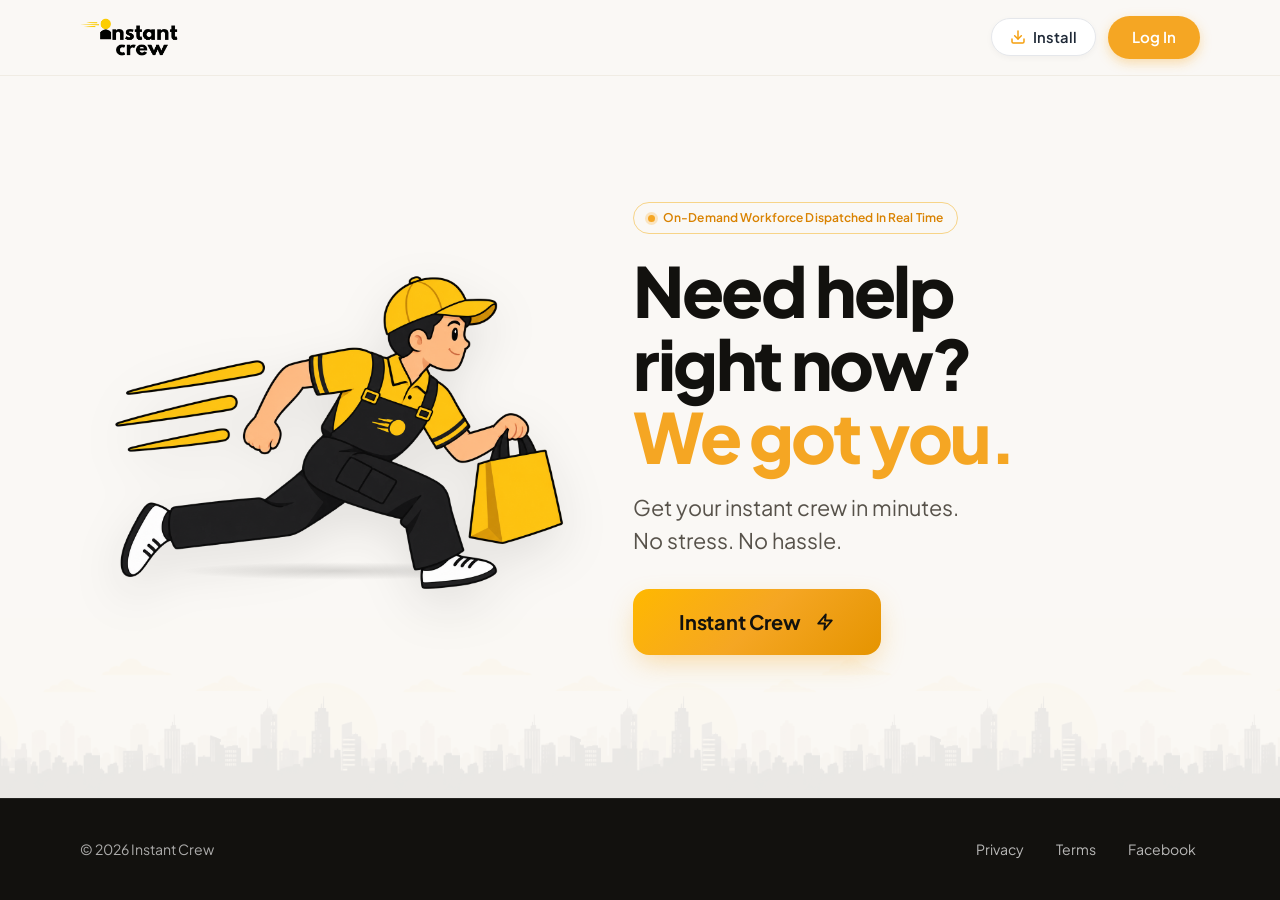
==== index.html @ 74d030cf "Replaced the app icon and added a image for android homescreen" ====
<!doctype html>
<html lang="en">

<head>
    <meta charset="UTF-8" />
    <meta name="viewport" content="width=device-width, initial-scale=1" />
    <title>Instant Crew</title>
    <meta name="description"
        content="Need staff for an urgent shift or looking to work flexible shifts? Instant Crew matches verified kitchen, delivery, and event staff with businesses in minutes." />
    <link rel="preconnect" href="https://fonts.googleapis.com">
    <link rel="preconnect" href="https://fonts.gstatic.com" crossorigin>
    <link href="https://fonts.googleapis.com/css2?family=Plus+Jakarta+Sans:wght@400;500;600;700;800&display=swap"
        rel="stylesheet">
    <link rel="stylesheet" href="css/styles.css?v=20261028-yellow-icons">
    <link rel="stylesheet" href="css/pwa-install.css?v=20261028-borderless-icons">
    <link rel="icon" type="image/png" sizes="192x192" href="images/icon-192.png">
    <link rel="icon" type="image/png" sizes="512x512" href="images/icon-512.png">
    <link rel="apple-touch-icon" sizes="180x180" href="images/apple-touch-icon.png">
    <link rel="manifest" href="manifest.json">
    <meta name="theme-color" content="#F5A623">
    <meta name="mobile-web-app-capable" content="yes">
    <meta name="apple-mobile-web-app-capable" content="yes">
    <meta name="apple-mobile-web-app-status-bar-style" content="default">
    <meta name="apple-mobile-web-app-title" content="Instant Crew">

    <script>
        (function () {
            try {
                // If user is already logged in, route to their active portal
                const workerSession = JSON.parse(sessionStorage.getItem('ic_worker_session') || 'null');
                const employerSession = JSON.parse(sessionStorage.getItem('ic_employer_session') || 'null');
                if (workerSession && workerSession.expiresAt > Date.now()) {
                    window.location.replace('applicant.html');
                } else if (employerSession && employerSession.expiresAt > Date.now()) {
                    window.location.replace('employer.html');
                } else {
                    sessionStorage.removeItem('ic_worker_session');
                    sessionStorage.removeItem('ic_employer_session');
                    checkServerSession();
                }
            } catch (e) { }

            // A new tab (e.g. Privacy/Terms opened from a portal footer) starts with
            // empty sessionStorage, so ask the server cookie before showing the
            // landing page to someone who is still logged in.
            function checkServerSession() {
                var PORTALS = { employer: 'employer.html', admin: 'admin.html', applicant: 'applicant.html' };
                var root = document.documentElement;
                root.style.visibility = 'hidden';
                function reveal() { root.style.visibility = ''; }
                var fallback = setTimeout(reveal, 1500);
                fetch('/api/auth/me', { credentials: 'same-origin' })
                    .then(function (res) { return res.ok ? res.json() : null; })
                    .then(function (data) {
                        var role = data && data.user && data.user.role;
                        if (PORTALS[role]) {
                            window.location.replace(PORTALS[role]);
                            return;
                        }
                        clearTimeout(fallback);
                        reveal();
                    })
                    .catch(function () { clearTimeout(fallback); reveal(); });
            }
        })();
    </script>
</head>

<body>

    <!-- ── Top Header: Logo on the left & Log In on the right ── -->
    <header class="site-header">
        <div class="wrap nav-container">
            <a href="index.html" class="brand-logo" aria-label="Instant Crew Home">
                <img src="images/logo.png" alt="Instant Crew" class="brand-logo-img">
            </a>

            <div class="nav-actions">
                <button type="button" class="nav-install-btn" id="headerInstallBtn"
                    aria-label="Install Instant Crew App" title="Add Instant Crew to Home Screen">
                    <svg class="install-btn-icon" width="16" height="16" viewBox="0 0 24 24" fill="none"
                        stroke="currentColor" stroke-width="2.2" stroke-linecap="round" stroke-linejoin="round"
                        aria-hidden="true">
                        <path d="M21 15v4a2 2 0 0 1-2 2H5a2 2 0 0 1-2-2v-4"></path>
                        <polyline points="7 10 12 15 17 10"></polyline>
                        <line x1="12" y1="15" x2="12" y2="3"></line>
                    </svg>
                    <span class="install-btn-text">Install</span>
                </button>
                <a href="#" class="nav-login-btn" id="headerLoginBtn">Log In</a>
            </div>
        </div>
    </header>

    <main>
        <!-- ── Hero Section (Matches Reference Mockup) ── -->
        <section class="hero-section">
            <div class="wrap hero-grid">
                <!-- Left Column: Courier Runner Illustration with Speed Lines -->
                <div class="hero-visual">
                    <div class="hero-visual-wrapper">
                        <img src="images/instadelivery.png" alt="Instant Crew Courier on the move"
                            class="hero-courier-img">
                        <div class="hero-ground-shadow" aria-hidden="true"></div>
                    </div>
                </div>

                <!-- Right Column: Brand Headline, Tagline, & Single Instant Crew CTA -->
                <div class="hero-content">
                    <div class="hero-badge">
                        <span class="badge-dot" aria-hidden="true"></span>
                        On-Demand Workforce Dispatched In Real Time
                    </div>

                    <h1 class="hero-title">
                        Need help<br>
                        right now?<br>
                        <span class="title-amber">We got you.</span>
                    </h1>

                    <p class="hero-subtitle">
                        Get your instant crew in minutes.<br>
                        No stress. No hassle.
                    </p>

                    <!-- Single prominent "Instant Crew" CTA -->
                    <div class="hero-cta-wrapper">
                        <a href="login.html" class="btn-instant-crew" id="heroInstantCrewBtn">
                            <span>Instant Crew</span>
                            <span class="btn-icon" aria-hidden="true">
                                <svg width="18" height="18" viewBox="0 0 24 24" fill="none" stroke="currentColor"
                                    stroke-width="2.6" stroke-linecap="round" stroke-linejoin="round">
                                    <polygon points="13 2 3 14 12 14 11 22 21 10 12 10 13 2"></polygon>
                                </svg>
                            </span>
                        </a>
                    </div>
                </div>
            </div>
            <div class="hero-backdrop-skyline" aria-hidden="true"></div>
        </section>
    </main>

    <!-- ── Site Footer ── -->
    <footer class="site-footer">
        <div class="wrap">
            <span>© 2026 Instant Crew</span>
            <div class="footer-links">
                <a href="privacy.html" id="footerPrivacyLink">Privacy</a>
                <a href="terms.html" id="footerTermsLink">Terms</a>
                <a href="https://www.facebook.com/search/top?q=instant%20crew" target="_blank"
                    rel="noopener noreferrer">Facebook</a>
            </div>
        </div>
    </footer>

    <!-- ── Role Selection Modal (Triggered by "Instant Crew" or "Log In") ── -->
    <div class="role-modal-overlay" id="roleModalOverlay" aria-hidden="true" role="dialog" aria-modal="true"
        aria-labelledby="roleModalTitle">
        <div class="role-modal-backdrop" id="roleModalBackdrop"></div>
        <div class="role-modal-dialog">
            <button type="button" class="role-modal-close" id="roleModalCloseBtn" aria-label="Close dialog">
                <svg width="18" height="18" viewBox="0 0 24 24" fill="none" stroke="currentColor" stroke-width="2.2"
                    stroke-linecap="round" stroke-linejoin="round">
                    <line x1="18" y1="6" x2="6" y2="18"></line>
                    <line x1="6" y1="6" x2="18" y2="18"></line>
                </svg>
            </button>

            <div class="role-modal-header">
                <h2 class="role-modal-title" id="roleModalTitle">Welcome! What brings you to Instant Crew?</h2>
                <p class="role-modal-subtitle">Choose how you'd like to get started.</p>
            </div>

            <div class="role-options-group" role="radiogroup" aria-label="Select your role">
                <!-- Option 1: Employer -->
                <div class="role-option-card" id="optionEmployer" data-role="employer" tabindex="0" role="radio"
                    aria-checked="false">
                    <div class="role-card-top">
                        <div class="role-card-header-left">
                            <div class="role-card-icon-box role-icon-employer">
                                <svg width="22" height="22" viewBox="0 0 24 24" fill="none" stroke="currentColor"
                                    stroke-width="2.2" stroke-linecap="round" stroke-linejoin="round">
                                    <rect x="2" y="7" width="20" height="14" rx="2" ry="2"></rect>
                                    <path d="M16 21V5a2 2 0 0 0-2-2h-4a2 2 0 0 0-2 2v16"></path>
                                </svg>
                            </div>
                            <h3 class="role-card-title">Employer</h3>
                        </div>
                        <div class="role-card-radio-circle">
                            <span class="radio-inner-dot"></span>
                        </div>
                    </div>
                    <div class="role-card-body">
                        <p class="role-card-desc">Post urgent shifts and dispatch crew in minutes.</p>
                        <div class="role-card-badge badge-employer">
                            <svg class="badge-icon-bolt" width="12" height="12" viewBox="0 0 16 16" fill="currentColor">
                                <path d="M9 1L3 9h4l-1 6 6-8H8l1-6z" />
                            </svg>
                            <span>Instant Dispatch</span>
                        </div>
                    </div>
                </div>

                <!-- Option 2: Applicant -->
                <div class="role-option-card" id="optionApplicant" data-role="applicant" tabindex="0" role="radio"
                    aria-checked="false">
                    <div class="role-card-top">
                        <div class="role-card-header-left">
                            <div class="role-card-icon-box role-icon-applicant">
                                <svg width="22" height="22" viewBox="0 0 24 24" fill="none" stroke="currentColor"
                                    stroke-width="2.2" stroke-linecap="round" stroke-linejoin="round">
                                    <path d="M20 21v-2a4 4 0 0 0-4-4H8a4 4 0 0 0-4 4v2"></path>
                                    <circle cx="12" cy="7" r="4"></circle>
                                </svg>
                            </div>
                            <h3 class="role-card-title">Applicant</h3>
                        </div>
                        <div class="role-card-radio-circle">
                            <span class="radio-inner-dot"></span>
                        </div>
                    </div>
                    <div class="role-card-body">
                        <p class="role-card-desc">Browse flexible hourly shifts, work on your schedule fast.</p>
                        <div class="role-card-badge badge-applicant">
                            <span class="pulse-status-dot"></span>
                            <span>Instant Shifts</span>
                        </div>
                    </div>
                </div>
            </div>

            <button type="button" class="btn-role-continue" id="btnRoleContinue" disabled>
                <span>Continue</span>
                <svg width="18" height="18" viewBox="0 0 24 24" fill="none" stroke="currentColor" stroke-width="2.5"
                    stroke-linecap="round" stroke-linejoin="round">
                    <line x1="5" y1="12" x2="19" y2="12"></line>
                    <polyline points="12 5 19 12 12 19"></polyline>
                </svg>
            </button>

            <div class="role-modal-footer">
                <a href="login.html" class="role-modal-full-login-link" id="roleModalFullLoginLink">View full login
                    page</a>
            </div>
        </div>
    </div>

    <!-- ── Role Modal Controller Script ── -->
    <script>
        (function () {
            'use strict';

            const roleModalOverlay = document.getElementById('roleModalOverlay');
            const roleModalCloseBtn = document.getElementById('roleModalCloseBtn');
            const roleModalBackdrop = document.getElementById('roleModalBackdrop');
            const heroInstantCrewBtn = document.getElementById('heroInstantCrewBtn');
            const headerLoginBtn = document.getElementById('headerLoginBtn');
            const optionEmployer = document.getElementById('optionEmployer');
            const optionApplicant = document.getElementById('optionApplicant');
            const btnRoleContinue = document.getElementById('btnRoleContinue');
            const roleModalFullLoginLink = document.getElementById('roleModalFullLoginLink');

            let selectedRole = null;

            function openRoleModal(e) {
                if (e) e.preventDefault();
                roleModalOverlay.classList.add('open');
                roleModalOverlay.setAttribute('aria-hidden', 'false');
                document.body.style.overflow = 'hidden';
                if (roleModalFullLoginLink) {
                    roleModalFullLoginLink.href = selectedRole ? ('login.html?role=' + encodeURIComponent(selectedRole)) : 'login.html';
                }
            }

            function closeRoleModal() {
                roleModalOverlay.classList.remove('open');
                roleModalOverlay.setAttribute('aria-hidden', 'true');
                document.body.style.overflow = '';
            }

            function selectRole(role) {
                selectedRole = role;
                if (role === 'employer') {
                    optionEmployer.classList.add('selected');
                    optionEmployer.setAttribute('aria-checked', 'true');
                    optionApplicant.classList.remove('selected');
                    optionApplicant.setAttribute('aria-checked', 'false');
                } else if (role === 'applicant') {
                    optionApplicant.classList.add('selected');
                    optionApplicant.setAttribute('aria-checked', 'true');
                    optionEmployer.classList.remove('selected');
                    optionEmployer.setAttribute('aria-checked', 'false');
                }
                btnRoleContinue.disabled = false;
                btnRoleContinue.classList.add('active');
                if (roleModalFullLoginLink) {
                    roleModalFullLoginLink.href = 'login.html?role=' + encodeURIComponent(role);
                }
            }

            function proceedToPortal() {
                if (!selectedRole) return;
                const targetUrl = selectedRole === 'employer' ? 'employer.html' : 'applicant.html';
                window.location.href = targetUrl;
            }

            if (heroInstantCrewBtn) {
                heroInstantCrewBtn.addEventListener('click', openRoleModal);
            }
            if (headerLoginBtn) {
                headerLoginBtn.addEventListener('click', openRoleModal);
            }
            if (roleModalCloseBtn) {
                roleModalCloseBtn.addEventListener('click', closeRoleModal);
            }
            if (roleModalBackdrop) {
                roleModalBackdrop.addEventListener('click', closeRoleModal);
            }
            if (roleModalOverlay) {
                roleModalOverlay.addEventListener('click', (e) => {
                    if (e.target === roleModalOverlay) {
                        closeRoleModal();
                    }
                });
            }

            document.addEventListener('keydown', (e) => {
                if (e.key === 'Escape' && roleModalOverlay.classList.contains('open')) {
                    closeRoleModal();
                }
            });

            [optionEmployer, optionApplicant].forEach(card => {
                if (!card) return;
                card.addEventListener('click', () => {
                    selectRole(card.dataset.role);
                });
                card.addEventListener('dblclick', () => {
                    selectRole(card.dataset.role);
                    proceedToPortal();
                });
                card.addEventListener('keydown', (e) => {
                    if (e.key === 'Enter' || e.key === ' ') {
                        e.preventDefault();
                        selectRole(card.dataset.role);
                    }
                });
            });

            if (btnRoleContinue) {
                btnRoleContinue.addEventListener('click', proceedToPortal);
            }
        })();
    </script>

    <!-- ── Install Instructions Modal (For iOS Safari & Desktop Fallback) ── -->
    <div class="install-modal-overlay" id="installModalOverlay" aria-hidden="true" role="dialog" aria-modal="true"
        aria-labelledby="installModalTitle">
        <div class="install-modal-backdrop" id="installModalBackdrop"></div>
        <div class="install-modal-dialog">
            <button type="button" class="install-modal-close" id="installModalCloseBtn" aria-label="Close dialog">
                <svg width="18" height="18" viewBox="0 0 24 24" fill="none" stroke="currentColor" stroke-width="2.2"
                    stroke-linecap="round" stroke-linejoin="round">
                    <line x1="18" y1="6" x2="6" y2="18"></line>
                    <line x1="6" y1="6" x2="18" y2="18"></line>
                </svg>
            </button>

            <img src="images/Instalogo.png" alt="Instant Crew" class="install-modal-app-icon">
            <h2 class="install-modal-title" id="installModalTitle">Install Instant Crew</h2>
            <p class="install-modal-subtitle" id="installModalSubtitle">Add to your Home Screen for fast, 1-tap access
                anytime.</p>

            <div class="install-steps-list" id="installStepsList">
                <div class="install-step-item">
                    <span class="install-step-num">1</span>
                    <div>Tap the <strong>Share</strong> button <span class="install-step-inline-icon"><svg width="14"
                                height="14" viewBox="0 0 24 24" fill="none" stroke="currentColor" stroke-width="2.2">
                                <path d="M4 12v8a2 2 0 0 0 2 2h12a2 2 0 0 0 2-2v-8" />
                                <polyline points="16 6 12 2 8 6" />
                                <line x1="12" y1="2" x2="12" y2="15" />
                            </svg></span> in Safari's toolbar</div>
                </div>
                <div class="install-step-item">
                    <span class="install-step-num">2</span>
                    <div>Scroll down and select <strong>'Add to Home Screen'</strong> <span
                            class="install-step-inline-icon"><svg width="14" height="14" viewBox="0 0 24 24" fill="none"
                                stroke="currentColor" stroke-width="2.2">
                                <rect x="3" y="3" width="18" height="18" rx="2" />
                                <line x1="12" y1="8" x2="12" y2="16" />
                                <line x1="8" y1="12" x2="16" y2="12" />
                            </svg></span></div>
                </div>
                <div class="install-step-item">
                    <span class="install-step-num">3</span>
                    <div>Tap <strong>'Add'</strong> in the top-right corner to finish</div>
                </div>
            </div>

            <button type="button" class="btn-install-modal-action" id="btnInstallModalClose">Got it</button>
        </div>
    </div>

    <!-- ── Floating Toast for Install Confirmation ── -->
    <div class="install-toast" id="installToast" role="status" aria-live="polite">
        <svg class="install-toast-icon" viewBox="0 0 24 24" fill="none" stroke="currentColor" stroke-width="2.5"
            stroke-linecap="round" stroke-linejoin="round">
            <path d="M22 11.08V12a10 10 0 1 1-5.93-9.14"></path>
            <polyline points="22 4 12 14.01 9 11.01"></polyline>
        </svg>
        <span id="installToastMessage">Instant Crew added to Home Screen!</span>
    </div>

    <!-- ── PWA Installation & Add-To-Home-Screen Controller Script ── -->
    <script src="js/pwa-install.js?v=20261028-closefix"></script>

    <!-- ── Privacy Policy Modal (Triggered by footer "Privacy" link) ── -->
    <div class="privacy-modal-overlay" id="privacyModalOverlay" aria-hidden="true" role="dialog" aria-modal="true"
        aria-labelledby="privacyModalTitle">
        <div class="privacy-modal-backdrop" id="privacyModalBackdrop"></div>
        <div class="privacy-modal-dialog">
            <div class="privacy-modal-header">
                <div class="privacy-modal-header-left">
                    <div class="privacy-icon-box">
                        <svg width="20" height="20" viewBox="0 0 24 24" fill="none" stroke="currentColor"
                            stroke-width="2.2" stroke-linecap="round" stroke-linejoin="round">
                            <path d="M12 22s8-4 8-10V5l-8-3-8 3v7c0 6 8 10 8 10z"></path>
                        </svg>
                    </div>
                    <div>
                        <h2 class="privacy-modal-title" id="privacyModalTitle">Privacy Policy</h2>
                        <p class="privacy-modal-subtitle">Instant Crew • Data Protection & Security</p>
                    </div>
                </div>
                <button type="button" class="privacy-modal-close" id="privacyModalCloseBtn" aria-label="Close dialog">
                    <svg width="18" height="18" viewBox="0 0 24 24" fill="none" stroke="currentColor" stroke-width="2.2"
                        stroke-linecap="round" stroke-linejoin="round">
                        <line x1="18" y1="6" x2="6" y2="18"></line>
                        <line x1="6" y1="6" x2="18" y2="18"></line>
                    </svg>
                </button>
            </div>

            <div class="privacy-modal-body">
                <div class="privacy-modal-grid">
                    <div class="privacy-modal-card">
                        <h4>
                            <svg width="14" height="14" viewBox="0 0 24 24" fill="none" stroke="currentColor"
                                stroke-width="2.5">
                                <path d="M12 22s8-4 8-10V5l-8-3-8 3v7c0 6 8 10 8 10z"></path>
                            </svg>
                            Zero Ad Tracking
                        </h4>
                        <p>We never sell your personal data or shift records to advertisers.</p>
                    </div>
                    <div class="privacy-modal-card">
                        <h4>
                            <svg width="14" height="14" viewBox="0 0 24 24" fill="none" stroke="currentColor"
                                stroke-width="2.5">
                                <circle cx="12" cy="10" r="3"></circle>
                                <path d="M12 21.7C17.3 17 20 13 20 10a8 8 0 1 0-16 0c0 3 2.7 7 8 11.7z"></path>
                            </svg>
                            Shift-Only GPS
                        </h4>
                        <p>Location is strictly requested for geofenced shift check-ins.</p>
                    </div>
                    <div class="privacy-modal-card">
                        <h4>
                            <svg width="14" height="14" viewBox="0 0 24 24" fill="none" stroke="currentColor"
                                stroke-width="2.5">
                                <rect x="2" y="5" width="20" height="14" rx="2"></rect>
                                <line x1="2" y1="10" x2="22" y2="10"></line>
                            </svg>
                            Safe GCash Payouts
                        </h4>
                        <p>Encrypted reference handling for instant disbursements.</p>
                    </div>
                </div>

                <div class="privacy-modal-section">
                    <h3><span class="policy-step">1</span>Information We Collect</h3>
                    <p>To enable fast, on-demand staffing, Instant Crew collects:</p>
                    <ul>
                        <li><strong>Identity & Profile:</strong> Full name, mobile number, email, and ID verification.
                        </li>
                        <li><strong>For Applicants:</strong> Skill tags, past shift logs, employer feedback, and
                            ratings.</li>
                        <li><strong>For Employers:</strong> Business trade name, venue branches, and supervisor
                            contacts.</li>
                        <li><strong>Payment Records:</strong> GCash mobile numbers and official payout transaction
                            references.</li>
                    </ul>
                </div>

                <div class="privacy-modal-section">
                    <h3><span class="policy-step">2</span>Location & GPS Verification</h3>
                    <p>
                        Real-time GPS is collected solely to match nearby shifts and verify that confirmed crew members
                        have arrived at the job site. <strong>We do not track you outside of active shifts.</strong>
                    </p>
                </div>

                <div class="privacy-modal-section">
                    <h3><span class="policy-step">3</span>Philippine Data Privacy Act (RA 10173)</h3>
                    <p>
                        You have full rights to inspect, update, or request permanent deletion of your personal records.
                        All data transmission is encrypted via HTTPS/TLS 256-bit encryption.
                    </p>
                </div>

                <div class="privacy-modal-section">
                    <h3><span class="policy-step">4</span>Questions & Privacy Requests</h3>
                    <p>
                        Contact our Data Protection Officer at <strong>privacy@instantcrew.ph</strong> or message us directly on <a href="https://www.facebook.com/search/top?q=instant%20crew" target="_blank" rel="noopener noreferrer" class="policy-inline-link">Facebook</a>.
                    </p>
                </div>
            </div>

            <div class="privacy-modal-footer">
                <a href="privacy.html" class="privacy-full-page-link" target="_blank" rel="noopener">
                    <span>Read Full Policy Page</span>
                    <svg width="14" height="14" viewBox="0 0 24 24" fill="none" stroke="currentColor"
                        stroke-width="2.2">
                        <path d="M18 13v6a2 2 0 0 1-2 2H5a2 2 0 0 1-2-2V8a2 2 0 0 1 2-2h6"></path>
                        <polyline points="15 3 21 3 21 9"></polyline>
                        <line x1="10" y1="14" x2="21" y2="3"></line>
                    </svg>
                </a>
                <button type="button" class="btn-privacy-confirm" id="btnPrivacyModalClose">Got It</button>
            </div>
        </div>
    </div>

    <!-- ── Privacy Modal Controller Script ── -->
    <script>
        (function () {
            'use strict';
            const footerPrivacyLink = document.getElementById('footerPrivacyLink');
            const privacyModalOverlay = document.getElementById('privacyModalOverlay');
            const privacyModalCloseBtn = document.getElementById('privacyModalCloseBtn');
            const privacyModalBackdrop = document.getElementById('privacyModalBackdrop');
            const btnPrivacyModalClose = document.getElementById('btnPrivacyModalClose');

            function openPrivacyModal(e) {
                if (e) e.preventDefault();
                if (!privacyModalOverlay) return;
                privacyModalOverlay.classList.add('open');
                privacyModalOverlay.setAttribute('aria-hidden', 'false');
                document.body.style.overflow = 'hidden';
            }

            function closePrivacyModal() {
                if (!privacyModalOverlay) return;
                privacyModalOverlay.classList.remove('open');
                privacyModalOverlay.setAttribute('aria-hidden', 'true');
                document.body.style.overflow = '';
            }

            if (footerPrivacyLink) {
                footerPrivacyLink.addEventListener('click', openPrivacyModal);
            }
            if (privacyModalCloseBtn) {
                privacyModalCloseBtn.addEventListener('click', closePrivacyModal);
            }
            if (privacyModalBackdrop) {
                privacyModalBackdrop.addEventListener('click', closePrivacyModal);
            }
            if (btnPrivacyModalClose) {
                btnPrivacyModalClose.addEventListener('click', closePrivacyModal);
            }

            if (privacyModalOverlay) {
                privacyModalOverlay.addEventListener('click', (e) => {
                    if (e.target === privacyModalOverlay) {
                        closePrivacyModal();
                    }
                });
            }

            document.addEventListener('keydown', (e) => {
                if (e.key === 'Escape' && privacyModalOverlay && privacyModalOverlay.classList.contains('open')) {
                    closePrivacyModal();
                }
            });
        })();
    </script>

    <!-- ── Terms of Service Modal (Triggered by footer "Terms" link) ── -->
    <div class="terms-modal-overlay" id="termsModalOverlay" aria-hidden="true" role="dialog" aria-modal="true"
        aria-labelledby="termsModalTitle">
        <div class="terms-modal-backdrop" id="termsModalBackdrop"></div>
        <div class="terms-modal-dialog">
            <div class="terms-modal-header">
                <div class="terms-modal-header-left">
                    <div class="terms-icon-box">
                        <svg width="20" height="20" viewBox="0 0 24 24" fill="none" stroke="currentColor"
                            stroke-width="2.2" stroke-linecap="round" stroke-linejoin="round">
                            <path d="M14 2H6a2 2 0 0 0-2 2v16a2 2 0 0 0 2 2h12a2 2 0 0 0 2-2V8z"></path>
                            <polyline points="14 2 14 8 20 8"></polyline>
                            <line x1="16" y1="13" x2="8" y2="13"></line>
                            <line x1="16" y1="17" x2="8" y2="17"></line>
                            <polyline points="10 9 9 9 8 9"></polyline>
                        </svg>
                    </div>
                    <div>
                        <h2 class="terms-modal-title" id="termsModalTitle">Terms of Service</h2>
                        <p class="terms-modal-subtitle">Instant Crew • Simple Shift & Payout Guidelines</p>
                    </div>
                </div>
                <button type="button" class="terms-modal-close" id="termsModalCloseBtn" aria-label="Close dialog">
                    <svg width="18" height="18" viewBox="0 0 24 24" fill="none" stroke="currentColor" stroke-width="2.2"
                        stroke-linecap="round" stroke-linejoin="round">
                        <line x1="18" y1="6" x2="6" y2="18"></line>
                        <line x1="6" y1="6" x2="18" y2="18"></line>
                    </svg>
                </button>
            </div>

            <div class="terms-modal-body">
                <div class="terms-modal-grid">
                    <div class="terms-modal-card">
                        <h4>
                            <svg width="14" height="14" viewBox="0 0 24 24" fill="none" stroke="currentColor"
                                stroke-width="2.5">
                                <rect x="2" y="5" width="20" height="14" rx="2"></rect>
                                <line x1="2" y1="10" x2="22" y2="10"></line>
                            </svg>
                            Fast Payouts
                        </h4>
                        <p>Prompt disbursements directly to your GCash account upon shift completion.</p>
                    </div>
                    <div class="terms-modal-card">
                        <h4>
                            <svg width="14" height="14" viewBox="0 0 24 24" fill="none" stroke="currentColor"
                                stroke-width="2.5">
                                <circle cx="12" cy="12" r="10"></circle>
                                <polyline points="12 6 12 12 16 14"></polyline>
                            </svg>
                            Punctual Check-In
                        </h4>
                        <p>Arrive on time and check in within the employer's GPS venue geofence.</p>
                    </div>
                    <div class="terms-modal-card">
                        <h4>
                            <svg width="14" height="14" viewBox="0 0 24 24" fill="none" stroke="currentColor"
                                stroke-width="2.5">
                                <path d="M12 22s8-4 8-10V5l-8-3-8 3v7c0 6 8 10 8 10z"></path>
                            </svg>
                            Safe & Fair Work
                        </h4>
                        <p>Zero tolerance for harassment, discrimination, or unsafe work environments.</p>
                    </div>
                </div>

                <div class="terms-modal-section">
                    <h3><span class="policy-step">1</span>Platform Role</h3>
                    <p>Instant Crew connects businesses with independent flexible workers for short-notice hourly shifts. Workers choose when and where they work on a shift-by-shift basis.</p>
                </div>

                <div class="terms-modal-section">
                    <h3><span class="policy-step">2</span>Crew Member Commitments</h3>
                    <ul>
                        <li>Arrive 10–15 minutes early and check in via GPS at the venue.</li>
                        <li>Wear the specified work attire (e.g. non-slip shoes, appropriate uniform).</li>
                        <li>Perform duties diligently and maintain honest, professional workplace conduct.</li>
                    </ul>
                </div>

                <div class="terms-modal-section">
                    <h3><span class="policy-step">3</span>Employer Responsibilities</h3>
                    <ul>
                        <li>Provide accurate job locations, supervisor contacts, and a safe work environment.</li>
                        <li>Sign off on verified shift hours promptly to enable instant worker payouts.</li>
                        <li>Pay the full agreed hourly rate without unauthorized deductions.</li>
                    </ul>
                </div>

                <div class="terms-modal-section">
                    <h3><span class="policy-step">4</span>Cancellations & Disputes</h3>
                    <p>
                        Reliability is vital. Unnotified no-shows or repeated late cancellations harm community trust
                        and may lead to account penalties. In case of discrepancies, our support team audits GPS
                        timestamps for a fair resolution.
                    </p>
                    <p>
                        Need help? Reach out to us on <a href="https://www.facebook.com/search/top?q=instant%20crew" target="_blank" rel="noopener noreferrer" class="policy-inline-link">Facebook</a>.
                    </p>
                </div>
            </div>

            <div class="terms-modal-footer">
                <a href="terms.html" class="terms-full-page-link" target="_blank" rel="noopener">
                    <span>Read Full Terms Page</span>
                    <svg width="14" height="14" viewBox="0 0 24 24" fill="none" stroke="currentColor"
                        stroke-width="2.2">
                        <path d="M18 13v6a2 2 0 0 1-2 2H5a2 2 0 0 1-2-2V8a2 2 0 0 1 2-2h6"></path>
                        <polyline points="15 3 21 3 21 9"></polyline>
                        <line x1="10" y1="14" x2="21" y2="3"></line>
                    </svg>
                </a>
                <button type="button" class="btn-terms-confirm" id="btnTermsModalClose">Got It</button>
            </div>
        </div>
    </div>

    <!-- ── Terms Modal Controller Script ── -->
    <script>
        (function () {
            'use strict';
            const footerTermsLink = document.getElementById('footerTermsLink');
            const termsModalOverlay = document.getElementById('termsModalOverlay');
            const termsModalCloseBtn = document.getElementById('termsModalCloseBtn');
            const termsModalBackdrop = document.getElementById('termsModalBackdrop');
            const btnTermsModalClose = document.getElementById('btnTermsModalClose');

            function openTermsModal(e) {
                if (e) e.preventDefault();
                if (!termsModalOverlay) return;
                termsModalOverlay.classList.add('open');
                termsModalOverlay.setAttribute('aria-hidden', 'false');
                document.body.style.overflow = 'hidden';
            }

            function closeTermsModal() {
                if (!termsModalOverlay) return;
                termsModalOverlay.classList.remove('open');
                termsModalOverlay.setAttribute('aria-hidden', 'true');
                document.body.style.overflow = '';
            }

            if (footerTermsLink) {
                footerTermsLink.addEventListener('click', openTermsModal);
            }
            if (termsModalCloseBtn) {
                termsModalCloseBtn.addEventListener('click', closeTermsModal);
            }
            if (termsModalBackdrop) {
                termsModalBackdrop.addEventListener('click', closeTermsModal);
            }
            if (btnTermsModalClose) {
                btnTermsModalClose.addEventListener('click', closeTermsModal);
            }

            if (termsModalOverlay) {
                termsModalOverlay.addEventListener('click', (e) => {
                    if (e.target === termsModalOverlay) {
                        closeTermsModal();
                    }
                });
            }

            document.addEventListener('keydown', (e) => {
                if (e.key === 'Escape' && termsModalOverlay && termsModalOverlay.classList.contains('open')) {
                    closeTermsModal();
                }
            });
        })();
    </script>
</body>

</html>
---- css/styles.css ----
:root {
    --ink: #12110E;
    --ink-80: #2C2924;
    --ink-60: #57524A;
    --ink-40: #8C857B;
    --ink-10: rgba(18, 17, 14, 0.06);
    --paper: #FAF8F5;
    --card: #FFFFFF;
    --amber: #F5A623;
    --amber-deep: #D98200;
    --amber-light: #FFF8EB;
    --amber-border: #F7D488;
    --line: #E8E3DA;
    --line-subtle: #F0ECE4;
    --radius-s: 10px;
    --radius-m: 16px;
    --radius-l: 24px;
    --radius-full: 9999px;
    --shadow-sm: 0 2px 8px rgba(18, 17, 14, 0.04);
    --shadow-md: 0 10px 30px -8px rgba(18, 17, 14, 0.08);
    --shadow-lg: 0 20px 45px -12px rgba(18, 17, 14, 0.12);
    --shadow-amber: 0 10px 28px -6px rgba(245, 166, 35, 0.42);
    --ease-out: cubic-bezier(0.16, 1, 0.3, 1);
}

* {
    box-sizing: border-box;
    margin: 0;
    padding: 0;
}

html {
    scroll-behavior: smooth;
    height: 100%;
}

body {
    background: var(--paper);
    color: var(--ink);
    font-family: 'Plus Jakarta Sans', system-ui, -apple-system, sans-serif;
    line-height: 1.5;
    -webkit-font-smoothing: antialiased;
    overflow-x: hidden;
    min-height: 100vh;
    /* fallback for old browsers */
    min-height: 100dvh;
    /* mobile: handles address bar resize */
    display: flex;
    flex-direction: column;
}

main {
    flex: 1 0 auto;
    /* take all spare space */
    display: flex;
    flex-direction: column;
}

h1,
h2,
h3,
h4 {
    font-family: 'Plus Jakarta Sans', system-ui, sans-serif;
    font-weight: 700;
    letter-spacing: -0.025em;
    color: var(--ink);
}

p {
    color: var(--ink-60);
    line-height: 1.65;
}

a {
    color: inherit;
    text-decoration: none;
}

button {
    font-family: inherit;
    border: none;
    cursor: pointer;
}

.wrap {
    max-width: 1200px;
    margin: 0 auto;
    padding-inline: clamp(20px, 4vw, 40px);
}

/* ─────────────────────────────────────────────────────────────
   HEADER & NAVIGATION BAR
   Consistent, brand-promoting, matching the visual reference
   ───────────────────────────────────────────────────────────── */
.site-header {
    position: sticky;
    top: 0;
    z-index: 100;
    background: rgba(250, 248, 245, 0.94);
    backdrop-filter: blur(12px);
    -webkit-backdrop-filter: blur(12px);
    border-bottom: 1px solid var(--line-subtle);
    padding-block: 16px;
    transition: all 0.25s ease;
}

.site-header,
.site-footer {
    flex-shrink: 0;
}



.nav-container {
    display: flex;
    align-items: center;
    justify-content: space-between;
    gap: 20px;
}

.brand-logo {
    display: flex;
    align-items: center;
    gap: 8px;
    text-decoration: none;
}

.brand-logo-img {
    height: 38px;
    width: auto;
    display: block;
    object-fit: contain;
    transition: transform 0.2s ease;
}

.brand-logo:hover .brand-logo-img {
    transform: scale(1.03);
}

.nav-links {
    display: flex;
    align-items: center;
    gap: clamp(16px, 2.5vw, 32px);
    list-style: none;
}

.nav-item a {
    font-size: 0.95rem;
    font-weight: 500;
    color: var(--ink-80);
    position: relative;
    padding: 6px 2px;
    transition: color 0.15s ease;
}

.nav-item a:hover {
    color: var(--ink);
}

.nav-item a::after {
    content: '';
    position: absolute;
    bottom: 0;
    left: 0;
    width: 0;
    height: 2px;
    background: var(--amber);
    transition: width 0.2s var(--ease-out);
    border-radius: 2px;
}

.nav-item a:hover::after {
    width: 100%;
}

.nav-actions {
    display: flex;
    align-items: center;
    gap: 12px;
}


.nav-install-btn {
    display: inline-flex;
    align-items: center;
    justify-content: center;
    gap: 7px;
    padding: 9px 18px;
    border-radius: var(--radius-full);
    background: #FFFFFF;
    color: var(--ink-80);
    border: 1.5px solid var(--line);
    font-size: 0.92rem;
    font-weight: 600;
    font-family: inherit;
    box-shadow: 0 2px 6px rgba(18, 17, 14, 0.04);
    transition: all 0.2s var(--ease-out);
    cursor: pointer;
    user-select: none;
    -webkit-tap-highlight-color: transparent;
}

.nav-install-btn * {
    pointer-events: none;
}

.nav-install-btn:hover {
    background: var(--amber-light);
    border-color: var(--amber);
    color: var(--amber-deep);
    transform: translateY(-1.5px);
    box-shadow: 0 4px 14px rgba(245, 166, 35, 0.22);
}

.nav-install-btn:active {
    transform: translateY(0);
}

.nav-install-btn .install-btn-icon {
    width: 16px;
    height: 16px;
    color: var(--amber);
    transition: transform 0.2s ease, color 0.2s ease;
    flex-shrink: 0;
}

.nav-install-btn:hover .install-btn-icon {
    transform: translateY(1px);
    color: var(--amber-deep);
}

.nav-install-btn.installed {
    background: #F0FDF4;
    border-color: #86EFAC;
    color: #166534;
    cursor: default;
}

.nav-install-btn.installed .install-btn-icon {
    color: #16A34A;
}

.nav-install-btn.installed:hover {
    transform: none;
    box-shadow: 0 2px 6px rgba(18, 17, 14, 0.04);
}

.nav-login-btn {
    display: inline-flex;
    align-items: center;
    justify-content: center;
    padding: 10px 24px;
    border-radius: var(--radius-full);
    background: #F5A623;
    color: #FFFFFF;
    font-size: 0.94rem;
    font-weight: 600;
    box-shadow: 0 4px 12px rgba(245, 166, 35, 0.35);
    transition: all 0.18s var(--ease-out);
    text-decoration: none;
}

.nav-login-btn:hover {
    background: #E59800;
    transform: translateY(-1.5px);
    box-shadow: 0 6px 18px rgba(245, 166, 35, 0.45);
}

.nav-login-btn:active {
    transform: translateY(0);
}

/* Mobile Nav Hamburger */
.mobile-nav-toggle {
    display: none;
    background: none;
    padding: 6px;
    color: var(--ink);
}

/* ─────────────────────────────────────────────────────────────
   HERO SECTION 
   Left: Courier runner with motion lines
   Right: Bold headline + "We got you." + Single "Instant Crew" CTA
   ───────────────────────────────────────────────────────────── */
.hero-section {
    position: relative;
    padding-top: clamp(36px, 5vw, 64px);
    padding-bottom: clamp(50px, 7vw, 80px);
    overflow: hidden;
    flex: 1;
    /* hero stretch so skyline sits right above footer */
    display: flex;
    align-items: center;
    /* center hero grid vertically in extra space */
}

.hero-grid {
    display: grid;
    grid-template-columns: 1fr 1.15fr;
    align-items: center;
    gap: clamp(24px, 5vw, 60px);
    position: relative;
    z-index: 2;
}

.hero-section .hero-grid {
    width: 100%;
}

/* Left Column: Courier Runner Illustration */
.hero-visual {
    position: relative;
    display: flex;
    justify-content: center;
    align-items: center;
    order: 1;
}

.hero-visual-wrapper {
    position: relative;
    width: 100%;
    max-width: 540px;
}

.hero-courier-img {
    width: 100%;
    height: auto;
    display: block;
    filter: drop-shadow(0 18px 24px rgba(22, 19, 15, 0.10));
    animation: gentleFloat 4s ease-in-out infinite alternate;
    transform-origin: bottom center;
}

@keyframes gentleFloat {
    0% {
        transform: translateY(0) scale(1);
    }

    100% {
        transform: translateY(-6px) scale(1.008);
    }
}

.hero-ground-shadow {
    position: absolute;
    bottom: 4%;
    left: 20%;
    right: 15%;
    height: 18px;
    background: radial-gradient(ellipse at center, rgba(18, 17, 14, 0.15) 0%, rgba(18, 17, 14, 0) 70%);
    border-radius: 50%;
    z-index: -1;
}

/* Right Column: Content & Single CTA */
.hero-content {
    order: 2;
    display: flex;
    flex-direction: column;
    align-items: flex-start;
}

.hero-badge {
    display: inline-flex;
    align-items: center;
    gap: 8px;
    padding: 6px 14px;
    border-radius: var(--radius-full);
    background: transparent;
    border: 1px solid var(--amber-border);
    color: var(--amber-deep);
    font-size: 0.75rem;
    font-weight: 600;
    margin-bottom: 20px;
    letter-spacing: 0.01em;
}

.hero-badge .badge-dot {
    width: 7px;
    height: 7px;
    border-radius: 50%;
    background: var(--amber);
    box-shadow: 0 0 0 3px rgba(245, 166, 35, 0.25);
    animation: pulseBadge 2s infinite;
}

@keyframes pulseBadge {

    0%,
    100% {
        transform: scale(1);
        opacity: 1;
    }

    50% {
        transform: scale(1.25);
        opacity: 0.7;
    }
}

.hero-title {
    font-size: clamp(2.8rem, 5.4vw, 4.5rem);
    line-height: 1.05;
    letter-spacing: -0.035em;
    font-weight: 800;
    color: var(--ink);
    margin-bottom: 20px;
}

.hero-title .title-amber {
    color: #F5A623;
    display: block;
}

.hero-subtitle {
    font-size: clamp(1.1rem, 1.8vw, 1.35rem);
    line-height: 1.5;
    color: var(--ink-60);
    margin-bottom: 32px;
    max-width: 38ch;
}

/* Single "Instant Crew" CTA Button */
.hero-cta-wrapper {
    display: flex;
    flex-direction: column;
    align-items: flex-start;
    gap: 16px;
    width: 100%;
}

.btn-instant-crew {
    display: inline-flex;
    align-items: center;
    justify-content: center;
    gap: 14px;
    padding: 18px 46px;
    border-radius: var(--radius-m);
    background: linear-gradient(135deg, #FFB800 0%, #F5A623 50%, #E59400 100%);
    color: #12110E;
    font-family: 'Plus Jakarta Sans', system-ui, sans-serif;
    font-size: 1.25rem;
    font-weight: 700;
    letter-spacing: -0.01em;
    box-shadow: var(--shadow-amber);
    transition: all 0.22s var(--ease-out);
    text-decoration: none;
    position: relative;
    overflow: hidden;
}

.btn-instant-crew::after {
    content: '';
    position: absolute;
    top: 0;
    left: -100%;
    width: 60%;
    height: 100%;
    background: linear-gradient(90deg, transparent, rgba(255, 255, 255, 0.35), transparent);
    transform: skewX(-20deg);
    transition: 0.6s ease;
    pointer-events: none;
}

.btn-instant-crew:hover {
    transform: translateY(-3px) scale(1.02);
    box-shadow: 0 16px 36px -4px rgba(245, 166, 35, 0.55);
    background: linear-gradient(135deg, #FFBE1A 0%, #F8AD33 50%, #EB9B05 100%);
}

.btn-instant-crew:hover::after {
    left: 150%;
}

.btn-instant-crew:active {
    transform: translateY(-1px) scale(0.99);
}

.btn-instant-crew .btn-icon {
    display: flex;
    align-items: center;
    justify-content: center;
    width: 20px;
    height: 20px;
    border-radius: 50%;
    background: transparent;
    transition: transform 0.2s ease;
}

.btn-instant-crew:hover .btn-icon {
    transform: translateX(3px);
}

.hero-trust-row {
    display: flex;
    flex-wrap: wrap;
    align-items: center;
    gap: 16px;
    font-size: 0.88rem;
    color: var(--ink-60);
    margin-top: 6px;
}

.trust-badge-item {
    display: inline-flex;
    align-items: center;
    gap: 6px;
}

.trust-badge-item svg {
    color: var(--amber-deep);
    flex-shrink: 0;
}

/* Background skyline accent */
.hero-backdrop-skyline {
    position: absolute;
    height: 180px;
    left: 0;
    right: 0;
    bottom: 0;
    height: 180px;
    background-image: url('../images/building_shadow.png');
    background-repeat: repeat-x;
    background-size: auto 100%;
    background-position: bottom center;
    opacity: 0.08;
    pointer-events: none;
    z-index: 1;
}

/* ─────────────────────────────────────────────────────────────
   METRICS & LIVE PROOF BAR
   ───────────────────────────────────────────────────────────── */
.metrics-strip {
    background: var(--card);
    border-top: 1px solid var(--line);
    border-bottom: 1px solid var(--line);
    padding-block: 30px;
    position: relative;
    z-index: 3;
}

.metrics-grid {
    display: grid;
    grid-template-columns: repeat(4, 1fr);
    gap: 20px;
}

.metric-card {
    text-align: center;
    padding-inline: 16px;
    border-right: 1px solid var(--line-subtle);
}

.metric-card:last-child {
    border-right: none;
}

.metric-number {
    font-family: 'Plus Jakarta Sans', sans-serif;
    font-size: clamp(1.8rem, 2.5vw, 2.4rem);
    font-weight: 700;
    color: var(--ink);
    line-height: 1.1;
}

.metric-number .accent {
    color: var(--amber-deep);
}

.metric-label {
    font-size: 0.88rem;
    color: var(--ink-60);
    margin-top: 4px;
    font-weight: 500;
}

/* ─────────────────────────────────────────────────────────────
   "HOW IT WORKS" SECTION
   ───────────────────────────────────────────────────────────── */
.section {
    padding-block: clamp(60px, 8vw, 100px);
}

.section-alt {
    background: #F4EFE6;
}

.section-head {
    text-align: center;
    max-width: 680px;
    margin: 0 auto 50px;
}

.section-tag {
    display: inline-block;
    font-size: 0.82rem;
    font-weight: 700;
    text-transform: uppercase;
    letter-spacing: 0.08em;
    color: var(--amber-deep);
    margin-bottom: 10px;
}

.section-title {
    font-size: clamp(2rem, 3.4vw, 2.8rem);
    line-height: 1.15;
    margin-bottom: 14px;
}

.section-desc {
    font-size: 1.05rem;
    color: var(--ink-60);
}

.steps-grid {
    display: grid;
    grid-template-columns: repeat(3, 1fr);
    gap: 28px;
}

.step-card {
    background: var(--card);
    border: 1px solid var(--line);
    border-radius: var(--radius-l);
    padding: 34px 28px;
    position: relative;
    box-shadow: var(--shadow-sm);
    transition: transform 0.2s var(--ease-out), box-shadow 0.2s var(--ease-out);
    display: flex;
    flex-direction: column;
}

.step-card:hover {
    transform: translateY(-4px);
    box-shadow: var(--shadow-md);
    border-color: var(--amber-border);
}

.step-number {
    display: inline-flex;
    align-items: center;
    justify-content: center;
    width: 44px;
    height: 44px;
    border-radius: 12px;
    background: var(--amber-light);
    color: var(--amber-deep);
    font-family: 'Plus Jakarta Sans', sans-serif;
    font-size: 1.2rem;
    font-weight: 700;
    margin-bottom: 20px;
    border: 1px solid var(--amber-border);
}

.step-card h3 {
    font-size: 1.3rem;
    margin-bottom: 12px;
}

.step-card p {
    font-size: 0.94rem;
    color: var(--ink-60);
}

/* ─────────────────────────────────────────────────────────────
   DUAL BRAND PERSONA SHOWCASE
   For Businesses & For Crew Members
   ───────────────────────────────────────────────────────────── */
.persona-grid {
    display: grid;
    grid-template-columns: 1fr 1fr;
    gap: 32px;
}

.persona-card {
    border-radius: var(--radius-l);
    padding: clamp(36px, 5vw, 48px);
    display: flex;
    flex-direction: column;
    justify-content: space-between;
    position: relative;
    box-shadow: var(--shadow-md);
}

.persona-business {
    background: #181512;
    color: #FFFFFF;
}

.persona-business h3 {
    color: #FFFFFF;
}

.persona-business p {
    color: rgba(255, 255, 255, 0.72);
}

.persona-crew {
    background: var(--card);
    border: 1px solid var(--line);
}

.persona-tag {
    display: inline-flex;
    align-items: center;
    gap: 6px;
    padding: 5px 12px;
    border-radius: var(--radius-full);
    font-size: 0.8rem;
    font-weight: 600;
    margin-bottom: 16px;
}

.persona-business .persona-tag {
    background: rgba(255, 255, 255, 0.14);
    color: #F5A623;
}

.persona-crew .persona-tag {
    background: var(--amber-light);
    color: var(--amber-deep);
    border: 1px solid var(--amber-border);
}

.persona-card h3 {
    font-size: clamp(1.6rem, 2.5vw, 2.1rem);
    margin-bottom: 12px;
}

.persona-card .persona-lead {
    font-size: 1rem;
    margin-bottom: 24px;
}

.persona-feature-list {
    list-style: none;
    display: flex;
    flex-direction: column;
    gap: 12px;
    margin-bottom: 32px;
}

.persona-feature-list li {
    display: flex;
    align-items: center;
    gap: 10px;
    font-size: 0.94rem;
}

.persona-feature-list svg {
    flex-shrink: 0;
}

.persona-cta-btn {
    display: inline-flex;
    align-items: center;
    justify-content: center;
    gap: 8px;
    padding: 13px 26px;
    border-radius: var(--radius-s);
    font-weight: 600;
    font-size: 0.96rem;
    text-decoration: none;
    transition: all 0.18s ease;
    align-self: flex-start;
}

.btn-business {
    background: #F5A623;
    color: #12110E;
}

.btn-business:hover {
    background: #E59800;
    transform: translateY(-1.5px);
}

.btn-crew {
    background: #181512;
    color: #FFFFFF;
}

.btn-crew:hover {
    background: #332E27;
    transform: translateY(-1.5px);
}

/* ─────────────────────────────────────────────────────────────
   BANNER CTA SECTION
   ───────────────────────────────────────────────────────────── */
.cta-banner {
    background: linear-gradient(135deg, #181512 0%, #2A241D 100%);
    border-radius: var(--radius-l);
    padding: clamp(40px, 6vw, 64px);
    color: #FFFFFF;
    text-align: center;
    position: relative;
    overflow: hidden;
    margin-block: 40px;
}

.cta-banner h2 {
    color: #FFFFFF;
    font-size: clamp(2rem, 3.6vw, 3rem);
    margin-bottom: 16px;
}

.cta-banner p {
    color: rgba(255, 255, 255, 0.75);
    font-size: 1.1rem;
    max-width: 50ch;
    margin: 0 auto 30px;
}

.cta-banner .btn-instant-crew {
    margin: 0 auto;
}

/* ---------- Footer ---------- */
.site-footer {
    background: var(--ink);
    color: rgba(255, 255, 255, 0.65);
    padding-block: 36px;
    padding-bottom: max(36px, calc(16px + env(safe-area-inset-bottom, 0px)));
    border-top: 1px solid rgba(255, 255, 255, 0.08);
}

.site-footer .wrap {
    display: flex;
    justify-content: space-between;
    align-items: center;
    gap: 16px;
    font-size: 0.88rem;
}

.footer-links {
    display: flex;
    align-items: center;
    gap: 24px;
    flex-wrap: wrap;
}

.footer-links a {
    text-decoration: none;
    color: rgba(255, 255, 255, 0.7);
    padding: 4px;
    transition: color 0.18s ease;
}

.footer-links a:hover {
    color: #FFFFFF;
}

@media (max-width: 640px) {
    .site-footer {
        padding-block: 28px;
        padding-bottom: max(28px, calc(14px + env(safe-area-inset-bottom, 0px)));
    }

    .site-footer .wrap {
        flex-direction: column;
        justify-content: center;
        align-items: center;
        text-align: center;
        gap: 14px;
    }

    .footer-links {
        justify-content: center;
        gap: 20px;
    }
}

@media (max-width: 360px) {
    .site-footer {
        padding-block: 22px;
    }

    .site-footer .wrap {
        gap: 10px;
        font-size: 0.8rem;
    }

    .footer-links {
        gap: 14px;
    }

    .footer-links a {
        font-size: 0.8rem;
    }
}


/* ─────────────────────────────────────────────────────────────
   RESPONSIVE DESIGN BREAKPOINTS
   ───────────────────────────────────────────────────────────── */
@media (max-width: 960px) {
    .hero-grid {
        grid-template-columns: 1fr;
        gap: 36px;
        text-align: center;
    }

    .hero-visual {
        order: 1;
    }

    .hero-content {
        order: 2;
        align-items: center;
    }

    .hero-title {
        text-wrap: balance;
    }

    .hero-cta-wrapper {
        align-items: center;
    }

    .hero-trust-row {
        justify-content: center;
    }

    .metrics-grid {
        grid-template-columns: repeat(2, 1fr);
        row-gap: 24px;
    }

    .metric-card:nth-child(2) {
        border-right: none;
    }

    .steps-grid {
        grid-template-columns: 1fr;
    }

    .persona-grid {
        grid-template-columns: 1fr;
    }
}

@media (max-width: 768px) {
    .nav-links {
        display: none;
    }

    .mobile-nav-toggle {
        display: block;
    }

    .metrics-grid {
        grid-template-columns: 1fr 1fr;
    }
}

@media (max-width: 480px) {
    .btn-instant-crew {
        width: 100%;
        padding: 16px 24px;
        font-size: 1.1rem;
    }

    .metrics-grid {
        grid-template-columns: 1fr;
    }

    .metric-card {
        border-right: none;
        border-bottom: 1px solid var(--line-subtle);
        padding-bottom: 16px;
    }

    .metric-card:last-child {
        border-bottom: none;
        padding-bottom: 0;
    }

    .site-footer .wrap {
        flex-direction: column;
        justify-content: center;
        align-items: center;
        text-align: center;
        gap: 14px;
    }
}

/* ─────────────────────────────────────────────────────────────
   ROLE SELECTION MODAL (Employer vs Applicant Choice Flow)
   Matches website theme with warm paper, amber accents, and clean cards
   ───────────────────────────────────────────────────────────── */

.role-modal-overlay {
    position: fixed;
    inset: 0;
    z-index: 1000;
    display: flex;
    align-items: flex-start;
    justify-content: center;
    padding: 20px 16px;
    overflow-y: auto;
    -webkit-overflow-scrolling: touch;
    overscroll-behavior: contain;
    opacity: 0;
    visibility: hidden;
    transition: opacity 0.25s var(--ease-out), visibility 0.25s;
}

.role-modal-overlay.open {
    opacity: 1;
    visibility: visible;
}

.role-modal-backdrop {
    position: fixed;
    inset: 0;
    background: rgba(18, 17, 14, 0.58);
    backdrop-filter: blur(8px);
    -webkit-backdrop-filter: blur(8px);
    pointer-events: auto;
}

.role-modal-dialog {
    position: relative;
    z-index: 2;
    background: #FFFFFF;
    border: 1px solid var(--line);
    border-radius: 24px;
    box-shadow: 0 25px 50px -12px rgba(18, 17, 14, 0.22), 0 0 0 1px rgba(18, 17, 14, 0.04);
    width: 100%;
    max-width: 460px;
    margin: auto;
    padding: 32px 28px 28px;
    transform: scale(0.95) translateY(14px);
    transition: transform 0.28s cubic-bezier(0.16, 1, 0.3, 1), opacity 0.28s;
    flex-shrink: 0;
}

.role-modal-overlay.open .role-modal-dialog {
    transform: scale(1) translateY(0);
}

.role-modal-close {
    position: absolute;
    top: 18px;
    right: 18px;
    width: 36px;
    height: 36px;
    border-radius: 50%;
    background: transparent;
    border: none;
    display: flex;
    align-items: center;
    justify-content: center;
    color: var(--ink-40);
    cursor: pointer;
    transition: all 0.18s ease;
}

.role-modal-close:hover {
    background: var(--ink-10);
    color: var(--ink);
    transform: rotate(90deg);
}

.role-modal-header {
    margin-bottom: 22px;
    padding-right: 28px;
}

.role-modal-title {
    font-size: 1.35rem;
    font-weight: 800;
    color: var(--ink);
    line-height: 1.25;
    letter-spacing: -0.025em;
    margin-bottom: 6px;
}

.role-modal-subtitle {
    font-size: 0.86rem;
    color: var(--ink-60);
    line-height: 1.5;
    margin: 0;
}

.role-options-group {
    display: flex;
    flex-direction: column;
    gap: 14px;
}

.role-option-card {
    background: #FAF8F5;
    border: 1.8px solid var(--line);
    border-radius: 18px;
    padding: 18px 20px;
    cursor: pointer;
    position: relative;
    outline: none;
    transition: all 0.2s var(--ease-out);
    user-select: none;
}

.role-option-card:hover {
    background: #FFFFFF;
    border-color: var(--amber-border);
    transform: translateY(-1.5px);
    box-shadow: 0 8px 20px -6px rgba(18, 17, 14, 0.08);
}

.role-option-card:focus-visible {
    border-color: var(--amber);
    box-shadow: 0 0 0 3px rgba(245, 166, 35, 0.28);
}

.role-option-card.selected {
    background: #FFFDF9;
    border-color: var(--amber);
    box-shadow: 0 8px 24px -4px rgba(245, 166, 35, 0.2), 0 0 0 1px var(--amber);
    transform: translateY(-1px);
}

.role-card-top {
    display: flex;
    align-items: center;
    justify-content: space-between;
}

.role-card-header-left {
    display: flex;
    align-items: center;
    gap: 10px;
}

.role-card-icon-box {
    width: 24px;
    height: 24px;
    display: flex;
    align-items: center;
    justify-content: center;
    transition: transform 0.2s ease;
    flex-shrink: 0;
}

.role-card-icon-box svg {
    width: 22px;
    height: 22px;
}

.role-icon-employer {
    background: transparent;
    color: #D97706;
}

.role-icon-applicant {
    background: transparent;
    color: #D97706;
}

.role-option-card:hover .role-card-icon-box {
    transform: scale(1.1);
}

.role-card-radio-circle {
    width: 22px;
    height: 22px;
    border-radius: 50%;
    border: 2px solid #D1CCC4;
    background: #FFFFFF;
    display: flex;
    align-items: center;
    justify-content: center;
    transition: all 0.2s var(--ease-out);
    flex-shrink: 0;
}

.radio-inner-dot {
    width: 10px;
    height: 10px;
    border-radius: 50%;
    background: #FFFFFF;
    transform: scale(0);
    transition: transform 0.18s var(--ease-out);
}

.role-option-card.selected .role-card-radio-circle {
    border-color: var(--amber);
    background: var(--amber);
}

.role-option-card.selected .radio-inner-dot {
    transform: scale(1);
    background: var(--ink);
}

.role-card-body {
    margin-top: 8px;
}

.role-card-title {
    font-size: 1.05rem;
    font-weight: 800;
    color: var(--ink);
    margin: 0;
    letter-spacing: -0.015em;
    line-height: 1.2;
}

.role-card-desc {
    font-size: 0.82rem;
    color: var(--ink-60);
    line-height: 1.45;
    margin-bottom: 12px;
}

.role-card-badge {
    display: inline-flex;
    align-items: center;
    gap: 6px;
    padding: 3px 10px;
    border-radius: var(--radius-full);
    font-size: 0.72rem;
    font-weight: 700;
    letter-spacing: 0.02em;
}

.badge-employer {
    background: transparent;
    color: #1e0c01;
    border: 1px solid #D97706;
}

.badge-employer .badge-icon-bolt {
    color: #D97706;
}

.badge-applicant {
    background: transparent;
    color: #1e0c01;
    border: 1px solid #D97706;
}

.pulse-status-dot {
    width: 7px;
    height: 7px;
    border-radius: 50%;
    background: #D97706;
    position: relative;
    display: inline-block;
}

.pulse-status-dot::after {
    content: '';
    position: absolute;
    inset: -3px;
    border-radius: 50%;
    background: #ffaa33;
    animation: pulseDot 2s infinite ease-out;
}

@keyframes pulseDot {
    0% {
        transform: scale(0.8);
        opacity: 0.8;
    }

    100% {
        transform: scale(1.5);
        opacity: 0;
    }
}

.btn-role-continue {
    width: 100%;
    margin-top: 22px;
    padding: 15px 24px;
    border-radius: var(--radius-full);
    font-size: 0.96rem;
    font-weight: 700;
    font-family: inherit;
    display: flex;
    align-items: center;
    justify-content: center;
    gap: 8px;
    border: none;
    background: #E8E3DA;
    color: #8C857B;
    cursor: not-allowed;
    transition: all 0.22s var(--ease-out);
    user-select: none;
}

.btn-role-continue svg {
    transition: transform 0.2s var(--ease-out);
}

.btn-role-continue.active {
    background: var(--amber);
    color: var(--ink);
    cursor: pointer;
    box-shadow: 0 10px 24px -4px rgba(245, 166, 35, 0.45);
}

.btn-role-continue.active:hover {
    background: var(--amber-deep);
    transform: translateY(-1.5px);
    box-shadow: 0 14px 28px -4px rgba(245, 166, 35, 0.55);
}

.btn-role-continue.active:hover svg {
    transform: translateX(4px);
}

.btn-role-continue.active:active {
    transform: translateY(0);
}

.role-modal-footer {
    margin-top: 14px;
    text-align: center;
}

.role-modal-full-login-link {
    display: inline-flex;
    align-items: center;
    justify-content: center;
    font-size: 0.88rem;
    font-weight: 600;
    color: var(--ink-60);
    text-decoration: underline;
    text-underline-offset: 3px;
    transition: color 0.2s var(--ease-out), transform 0.2s var(--ease-out);
    cursor: pointer;
}

.role-modal-full-login-link:hover {
    color: var(--ink);
    text-decoration-color: var(--amber-deep);
}

@media (max-width: 480px) {
    .role-modal-overlay {
        padding: 14px 12px;
    }

    .role-modal-dialog {
        padding: 20px 16px 16px;
        border-radius: 20px;
        max-width: 100%;
    }

    .role-modal-close {
        top: 12px;
        right: 12px;
        width: 32px;
        height: 32px;
    }

    .role-modal-header {
        margin-bottom: 12px;
        padding-right: 28px;
    }

    .role-modal-title {
        font-size: 1.15rem;
        line-height: 1.25;
        margin-bottom: 4px;
    }

    .role-modal-subtitle {
        font-size: 0.78rem;
        line-height: 1.4;
    }

    .role-options-group {
        gap: 10px;
    }

    .role-option-card {
        padding: 12px 14px;
        border-radius: 14px;
    }

    .role-card-header-left {
        gap: 8px;
    }

    .role-card-icon-box {
        width: 20px;
        height: 20px;
    }

    .role-card-icon-box svg {
        width: 18px;
        height: 18px;
    }

    .role-card-radio-circle {
        width: 20px;
        height: 20px;
    }

    .radio-inner-dot {
        width: 9px;
        height: 9px;
    }

    .role-card-body {
        margin-top: 6px;
    }

    .role-card-title {
        font-size: 0.96rem;
        margin: 0;
    }

    .role-card-desc {
        font-size: 0.76rem;
        line-height: 1.35;
        margin-bottom: 8px;
    }

    .role-card-badge {
        padding: 2px 8px;
        font-size: 0.68rem;
    }

    .btn-role-continue {
        margin-top: 14px;
        padding: 12px 20px;
        font-size: 0.92rem;
    }
}

@media (max-height: 680px) {
    .role-modal-overlay {
        padding: 10px;
    }

    .role-modal-dialog {
        padding: 16px 14px 14px;
        border-radius: 18px;
    }

    .role-modal-header {
        margin-bottom: 10px;
    }

    .role-modal-title {
        font-size: 1.08rem;
        margin-bottom: 2px;
    }

    .role-modal-subtitle {
        font-size: 0.75rem;
    }

    .role-options-group {
        gap: 8px;
    }

    .role-option-card {
        padding: 10px 12px;
    }

    .role-card-header-left {
        gap: 8px;
    }

    .role-card-icon-box {
        width: 18px;
        height: 18px;
    }

    .role-card-icon-box svg {
        width: 16px;
        height: 16px;
    }

    .role-card-title {
        font-size: 0.92rem;
        margin: 0;
    }

    .role-card-body {
        margin-top: 6px;
    }

    .role-card-desc {
        margin-bottom: 6px;
    }

    .btn-role-continue {
        margin-top: 10px;
        padding: 10px 18px;
    }
}

/* ─────────────────────────────────────────────────────────────
   PWA ADD-TO-HOME-SCREEN TOAST NOTIFICATION
   ───────────────────────────────────────────────────────────── */
.install-toast {
    position: fixed;
    bottom: 28px;
    left: 50%;
    transform: translateX(-50%) translateY(30px);
    opacity: 0;
    visibility: hidden;
    background: var(--ink);
    color: #FFFFFF;
    padding: 12px 22px;
    border-radius: var(--radius-full);
    font-size: 0.92rem;
    font-weight: 600;
    display: inline-flex;
    align-items: center;
    gap: 10px;
    box-shadow: 0 16px 36px -6px rgba(18, 17, 14, 0.35);
    z-index: 2000;
    transition: transform 0.28s var(--ease-out), opacity 0.28s var(--ease-out), visibility 0.28s;
    pointer-events: none;
    white-space: nowrap;
}

.install-toast.show {
    transform: translateX(-50%) translateY(0);
    opacity: 1;
    visibility: visible;
}

.install-toast-icon {
    width: 20px;
    height: 20px;
    color: #10B981;
    flex-shrink: 0;
}

/* ─────────────────────────────────────────────────────────────
   INSTALL INSTRUCTIONS MODAL (iOS / Safari / Browser Fallback)
   ───────────────────────────────────────────────────────────── */
.install-modal-overlay {
    position: fixed;
    inset: 0;
    z-index: 1050;
    display: flex;
    align-items: center;
    justify-content: center;
    padding: 20px 16px;
    opacity: 0;
    visibility: hidden;
    transition: opacity 0.25s var(--ease-out), visibility 0.25s;
}

.install-modal-overlay.open {
    opacity: 1;
    visibility: visible;
}

.install-modal-backdrop {
    position: fixed;
    inset: 0;
    background: rgba(18, 17, 14, 0.58);
    backdrop-filter: blur(8px);
    -webkit-backdrop-filter: blur(8px);
    pointer-events: auto;
}

.install-modal-dialog {
    position: relative;
    z-index: 2;
    background: #FFFFFF;
    border: 1px solid var(--line);
    border-radius: 24px;
    box-shadow: 0 25px 50px -12px rgba(18, 17, 14, 0.22), 0 0 0 1px rgba(18, 17, 14, 0.04);
    width: 100%;
    max-width: 440px;
    padding: 30px 26px 24px;
    transform: scale(0.95) translateY(14px);
    transition: transform 0.28s cubic-bezier(0.16, 1, 0.3, 1), opacity 0.28s;
    text-align: center;
}

.install-modal-overlay.open .install-modal-dialog {
    transform: scale(1) translateY(0);
}

.install-modal-close {
    position: absolute;
    top: 16px;
    right: 16px;
    width: 34px;
    height: 34px;
    border-radius: 50%;
    background: transparent;
    border: none;
    display: flex;
    align-items: center;
    justify-content: center;
    color: var(--ink-40);
    cursor: pointer;
    transition: all 0.18s ease;
}

.install-modal-close:hover {
    background: var(--ink-10);
    color: var(--ink);
    transform: rotate(90deg);
}

.install-modal-app-icon {
    width: 60px;
    height: 60px;
    border-radius: 16px;
    margin: 0 auto 12px;
    display: block;
    box-shadow: 0 8px 20px rgba(245, 166, 35, 0.25);
    border: 1px solid var(--line);
    object-fit: contain;
}

.install-modal-title {
    font-size: 1.25rem;
    font-weight: 800;
    color: var(--ink);
    margin-bottom: 6px;
}

.install-modal-subtitle {
    font-size: 0.88rem;
    color: var(--ink-60);
    margin-bottom: 20px;
}

.install-steps-list {
    text-align: left;
    background: var(--paper);
    border: 1px solid var(--line);
    border-radius: 16px;
    padding: 16px;
    display: flex;
    flex-direction: column;
    gap: 14px;
    margin-bottom: 22px;
}

.install-step-item {
    display: flex;
    align-items: flex-start;
    gap: 12px;
    font-size: 0.88rem;
    color: var(--ink-80);
    line-height: 1.45;
}

.install-step-num {
    display: inline-flex;
    align-items: center;
    justify-content: center;
    width: 24px;
    height: 24px;
    border-radius: 50%;
    background: var(--amber);
    color: #FFFFFF;
    font-weight: 700;
    font-size: 0.78rem;
    flex-shrink: 0;
    margin-top: 1px;
}

.install-step-item strong {
    color: var(--ink);
}

.install-step-inline-icon {
    display: inline-flex;
    vertical-align: middle;
    margin-inline: 3px;
    padding: 2px 4px;
    background: #FFFFFF;
    border-radius: 6px;
    border: 1px solid var(--line);
    color: var(--amber-deep);
}

.btn-install-modal-action {
    width: 100%;
    padding: 13px 20px;
    border-radius: var(--radius-full);
    background: var(--amber);
    color: var(--ink);
    font-size: 0.94rem;
    font-weight: 700;
    font-family: inherit;
    border: none;
    cursor: pointer;
    box-shadow: 0 6px 18px rgba(245, 166, 35, 0.35);
    transition: all 0.18s ease;
}

.btn-install-modal-action:hover {
    background: var(--amber-deep);
    transform: translateY(-1px);
    box-shadow: 0 8px 22px rgba(245, 166, 35, 0.45);
}

@media (max-width: 600px) {
    .nav-actions {
        gap: 8px;
    }

    .nav-install-btn {
        padding: 8px 13px;
        font-size: 0.86rem;
        gap: 5px;
    }

    .nav-login-btn {
        padding: 8px 18px;
        font-size: 0.88rem;
    }
}

@media (max-width: 380px) {
    .nav-install-btn {
        padding: 7px 10px;
        font-size: 0.82rem;
    }

    .nav-login-btn {
        padding: 7px 14px;
        font-size: 0.84rem;
    }
}

/* ---------- Privacy & Terms Policy Modals ---------- */
.privacy-modal-overlay,
.terms-modal-overlay {
    position: fixed;
    inset: 0;
    z-index: 1050;
    display: flex;
    align-items: center;
    justify-content: center;
    padding:
        max(20px, env(safe-area-inset-top, 0px)) 16px max(20px, env(safe-area-inset-bottom, 0px));
    opacity: 0;
    visibility: hidden;
    transition: opacity 0.25s var(--ease-out), visibility 0.25s;
}

.privacy-modal-overlay.open,
.terms-modal-overlay.open {
    opacity: 1;
    visibility: visible;
}

.privacy-modal-backdrop,
.terms-modal-backdrop {
    position: fixed;
    inset: 0;
    background: rgba(18, 17, 14, 0.62);
    backdrop-filter: blur(8px);
    -webkit-backdrop-filter: blur(8px);
}

.privacy-modal-dialog,
.terms-modal-dialog {
    position: relative;
    z-index: 2;
    background: #FFFFFF;
    border: 1px solid var(--line);
    border-radius: var(--radius-l);
    box-shadow: 0 25px 60px -15px rgba(18, 17, 14, 0.3), 0 0 0 1px rgba(18, 17, 14, 0.05);
    width: 100%;
    max-width: 640px;
    /* vh includes the area behind mobile browser toolbars; dvh tracks the visible viewport */
    max-height: min(760px, calc(100vh - 40px));
    max-height: min(760px, calc(100dvh - 40px - env(safe-area-inset-top, 0px) - env(safe-area-inset-bottom, 0px)));
    display: flex;
    flex-direction: column;
    overflow: hidden;
    transform: scale(0.95) translateY(14px);
    transition: transform 0.28s cubic-bezier(0.16, 1, 0.3, 1), opacity 0.28s;
}

.privacy-modal-overlay.open .privacy-modal-dialog,
.terms-modal-overlay.open .terms-modal-dialog {
    transform: scale(1) translateY(0);
}

.privacy-modal-header,
.terms-modal-header {
    display: flex;
    align-items: center;
    justify-content: space-between;
    padding: 20px 24px;
    border-bottom: 1px solid var(--line);
    background: #FFFFFF;
    flex-shrink: 0;
}

.privacy-modal-header-left,
.terms-modal-header-left {
    display: flex;
    align-items: center;
    gap: 12px;
}

.privacy-icon-box,
.terms-icon-box {
    width: 26px;
    height: 40px;
    color: #FFCC00;
    display: flex;
    align-items: center;
    justify-content: center;
    flex-shrink: 0;
}

.privacy-icon-box svg,
.terms-icon-box svg {
    stroke-width: 2.6;
}

.privacy-modal-title,
.terms-modal-title {
    font-size: 1.15rem;
    font-weight: 800;
    color: var(--ink);
    line-height: 1.25;
    margin: 0;
}

.privacy-modal-subtitle,
.terms-modal-subtitle {
    font-size: 0.78rem;
    color: var(--ink-40);
    margin: 2px 0 0;
}

.privacy-modal-close,
.terms-modal-close {
    width: 36px;
    height: 36px;
    border-radius: 50%;
    background: transparent;
    border: none;
    display: flex;
    align-items: center;
    justify-content: center;
    color: var(--ink-40);
    cursor: pointer;
    transition: all 0.18s ease;
}

.privacy-modal-close:hover,
.terms-modal-close:hover {
    background: var(--ink-10);
    color: var(--ink);
    transform: rotate(90deg);
}

.privacy-modal-body,
.terms-modal-body {
    flex: 1 1 auto;
    min-height: 0;
    padding: 22px 24px 24px;
    overflow-y: auto;
    -webkit-overflow-scrolling: touch;
    overscroll-behavior: contain;
    font-size: 0.88rem;
    color: var(--ink-80);
    line-height: 1.6;
}

.privacy-modal-body::-webkit-scrollbar,
.terms-modal-body::-webkit-scrollbar {
    width: 6px;
}

.privacy-modal-body::-webkit-scrollbar-track,
.terms-modal-body::-webkit-scrollbar-track {
    background: var(--paper);
}

.privacy-modal-body::-webkit-scrollbar-thumb,
.terms-modal-body::-webkit-scrollbar-thumb {
    background: var(--line);
    border-radius: 3px;
}

.privacy-modal-body::-webkit-scrollbar-thumb:hover,
.terms-modal-body::-webkit-scrollbar-thumb:hover {
    background: var(--ink-40);
}

.privacy-modal-grid,
.terms-modal-grid {
    display: grid;
    grid-template-columns: repeat(auto-fit, minmax(180px, 1fr));
    gap: 12px;
    margin-bottom: 20px;
}

.privacy-modal-card,
.terms-modal-card {
    background: var(--paper);
    border: 1px solid var(--line);
    border-radius: 12px;
    padding: 12px 14px;
}

.privacy-modal-card h4,
.terms-modal-card h4 {
    font-size: 0.82rem;
    font-weight: 700;
    color: var(--ink);
    margin-bottom: 3px;
    display: flex;
    align-items: center;
    gap: 6px;
}

.privacy-modal-card p,
.terms-modal-card p {
    font-size: 0.76rem;
    color: var(--ink-60);
    margin: 0;
    line-height: 1.4;
}

.privacy-modal-section,
.terms-modal-section {
    margin-bottom: 20px;
    padding-bottom: 18px;
    border-bottom: 1px solid var(--line-subtle);
}

.privacy-modal-section:last-child,
.terms-modal-section:last-child {
    border-bottom: none;
    margin-bottom: 0;
    padding-bottom: 0;
}

.privacy-modal-section h3,
.terms-modal-section h3 {
    font-size: 0.98rem;
    font-weight: 800;
    color: var(--ink);
    margin-bottom: 8px;
    display: flex;
    align-items: center;
    gap: 10px;
    line-height: 1.3;
}

.policy-step {
    width: 24px;
    height: 24px;
    border-radius: 8px;
    background: var(--amber-light);
    border: 1px solid var(--amber-border);
    color: var(--amber-deep);
    font-size: 0.76rem;
    font-weight: 800;
    display: inline-flex;
    align-items: center;
    justify-content: center;
    flex-shrink: 0;
}

.privacy-modal-section p,
.terms-modal-section p {
    margin: 0 0 10px;
    color: var(--ink-80);
    font-size: 0.86rem;
    overflow-wrap: anywhere;
}

.privacy-modal-section p:last-child,
.terms-modal-section p:last-child {
    margin-bottom: 0;
}

.privacy-modal-section>p,
.privacy-modal-section>ul,
.terms-modal-section>p,
.terms-modal-section>ul {
    padding-left: 34px;
}

.privacy-modal-section ul,
.terms-modal-section ul {
    list-style: none;
    margin: 0;
    font-size: 0.84rem;
    color: var(--ink-80);
}

.privacy-modal-section li,
.terms-modal-section li {
    position: relative;
    padding-left: 16px;
    margin-bottom: 6px;
}

.privacy-modal-section li::before,
.terms-modal-section li::before {
    content: "";
    position: absolute;
    left: 2px;
    top: 0.62em;
    width: 6px;
    height: 6px;
    border-radius: 50%;
    background: var(--amber);
}

.privacy-modal-section li:last-child,
.terms-modal-section li:last-child {
    margin-bottom: 0;
}

.policy-inline-link {
    color: var(--amber-deep);
    font-weight: 700;
}

.privacy-modal-footer,
.terms-modal-footer {
    display: flex;
    align-items: center;
    justify-content: space-between;
    gap: 12px;
    padding: 16px 24px;
    border-top: 1px solid var(--line);
    background: var(--paper);
    flex-shrink: 0;
}

.privacy-full-page-link,
.terms-full-page-link {
    font-size: 0.84rem;
    font-weight: 700;
    color: var(--amber-deep);
    text-decoration: none;
    display: inline-flex;
    align-items: center;
    gap: 4px;
}

.privacy-full-page-link:hover,
.terms-full-page-link:hover {
    text-decoration: underline;
}

.btn-privacy-confirm,
.btn-terms-confirm {
    padding: 9px 22px;
    border-radius: var(--radius-full);
    background: var(--amber);
    color: var(--ink);
    font-size: 0.88rem;
    font-weight: 700;
    border: none;
    cursor: pointer;
    box-shadow: 0 4px 14px rgba(245, 166, 35, 0.35);
    transition: all 0.18s ease;
}

.btn-privacy-confirm:hover,
.btn-terms-confirm:hover {
    background: var(--amber-deep);
    transform: translateY(-1px);
}

.privacy-modal-card h4 svg,
.terms-modal-card h4 svg {
    color: var(--amber-deep);
    flex-shrink: 0;
}

/* Phones: present as a bottom sheet that sits above the browser toolbar and home indicator */
@media (max-width: 600px) {

    .privacy-modal-overlay,
    .terms-modal-overlay {
        align-items: flex-end;
        padding: max(12px, env(safe-area-inset-top, 0px)) 0 0;
    }

    .privacy-modal-dialog,
    .terms-modal-dialog {
        max-width: none;
        max-height: calc(100vh - 24px);
        max-height: calc(100dvh - max(12px, env(safe-area-inset-top, 0px)) - 12px);
        border-radius: 20px 20px 0 0;
        border-bottom: none;
        transform: translateY(24px);
    }

    .privacy-modal-header,
    .terms-modal-header {
        padding: 16px 16px 14px 18px;
    }

    .privacy-modal-title,
    .terms-modal-title {
        font-size: 1.05rem;
    }

    .privacy-modal-body,
    .terms-modal-body {
        padding: 16px 18px 20px;
    }

    .privacy-modal-grid,
    .terms-modal-grid {
        grid-template-columns: 1fr;
        gap: 8px;
        margin-bottom: 18px;
    }

    .privacy-modal-section,
    .terms-modal-section {
        margin-bottom: 16px;
        padding-bottom: 14px;
    }

    .privacy-modal-section>p,
    .privacy-modal-section>ul,
    .terms-modal-section>p,
    .terms-modal-section>ul {
        padding-left: 0;
    }

    .privacy-modal-footer,
    .terms-modal-footer {
        flex-direction: column-reverse;
        align-items: stretch;
        gap: 10px;
        padding: 12px 18px max(14px, env(safe-area-inset-bottom, 0px));
    }

    .privacy-full-page-link,
    .terms-full-page-link {
        justify-content: center;
        padding: 4px 0;
    }

    .btn-privacy-confirm,
    .btn-terms-confirm {
        width: 100%;
        padding: 12px 22px;
        font-size: 0.95rem;
    }
}
---- css/pwa-install.css ----
/* ═══════════════════════════════════════════════════════════════════
   Instant Crew — PWA Install & Add-to-Home-Screen Styles
   (Android Native Prompt + iOS Safari Share Sheet & Visual Pointer)
   ═══════════════════════════════════════════════════════════════════ */

/* ── Nav Install Button ── */
.nav-install-btn {
    display: inline-flex;
    align-items: center;
    justify-content: center;
    gap: 7px;
    padding: 9px 18px;
    border-radius: 9999px;
    background: #FFFFFF;
    color: #1F2937;
    border: 1.5px solid #E5E7EB;
    font-size: 0.92rem;
    font-weight: 600;
    font-family: inherit;
    box-shadow: 0 2px 6px rgba(18, 17, 14, 0.04);
    transition: all 0.2s cubic-bezier(0.16, 1, 0.3, 1);
    cursor: pointer;
    user-select: none;
    -webkit-tap-highlight-color: transparent;
    text-decoration: none;
}

.nav-install-btn * {
    pointer-events: none;
}

.nav-install-btn:hover {
    background: #FEF3C7;
    border-color: #F59E0B;
    color: #92400E;
    transform: translateY(-1.5px);
    box-shadow: 0 4px 14px rgba(245, 166, 35, 0.25);
}

.nav-install-btn:active {
    transform: translateY(0);
}

.nav-install-btn .install-btn-icon {
    width: 16px;
    height: 16px;
    color: #F59E0B;
    transition: transform 0.2s ease, color 0.2s ease;
    flex-shrink: 0;
}

.nav-install-btn:hover .install-btn-icon {
    transform: translateY(1px);
    color: #B45309;
}

.nav-install-btn.installed {
    background: #F0FDF4;
    border-color: #86EFAC;
    color: #166534;
    cursor: default;
}

.nav-install-btn.installed .install-btn-icon {
    color: #16A34A;
}

.nav-install-btn.installed:hover {
    transform: none;
    box-shadow: 0 2px 6px rgba(18, 17, 14, 0.04);
}

/* ── PWA Confirmation Toast ── */
.install-toast {
    position: fixed;
    bottom: 28px;
    left: 50%;
    transform: translateX(-50%) translateY(30px);
    opacity: 0;
    visibility: hidden;
    background: #111827;
    color: #FFFFFF;
    padding: 12px 22px;
    border-radius: 9999px;
    font-size: 0.92rem;
    font-weight: 600;
    display: inline-flex;
    align-items: center;
    gap: 10px;
    box-shadow: 0 16px 36px -6px rgba(18, 17, 14, 0.35);
    z-index: 999999;
    transition: transform 0.28s cubic-bezier(0.16, 1, 0.3, 1), opacity 0.28s ease, visibility 0.28s;
    pointer-events: none;
    white-space: nowrap;
}

.install-toast.show {
    transform: translateX(-50%) translateY(0);
    opacity: 1;
    visibility: visible;
}

.install-toast-icon {
    width: 20px;
    height: 20px;
    color: #10B981;
    flex-shrink: 0;
}

/* ── Install Modal Overlay & Dialog ── */
.install-modal-overlay {
    position: fixed;
    inset: 0;
    z-index: 999990;
    display: flex;
    align-items: center;
    justify-content: center;
    padding: 20px 16px;
    opacity: 0;
    visibility: hidden;
    transition: opacity 0.25s ease, visibility 0.25s;
}

.install-modal-overlay.open {
    opacity: 1;
    visibility: visible;
}

.install-modal-backdrop {
    position: fixed;
    inset: 0;
    background: rgba(17, 24, 39, 0.65);
    backdrop-filter: blur(8px);
    -webkit-backdrop-filter: blur(8px);
    pointer-events: auto;
}

.install-modal-dialog {
    position: relative;
    z-index: 2;
    background: #FFFFFF;
    border: 2px solid #FFCC00;
    border-radius: 26px;
    box-shadow: 0 25px 60px rgba(0, 0, 0, 0.25);
    width: 100%;
    max-width: 440px;
    padding: 28px 24px 22px;
    transform: scale(0.95) translateY(14px);
    transition: transform 0.28s cubic-bezier(0.16, 1, 0.3, 1), opacity 0.28s;
    text-align: center;
    box-sizing: border-box;
}

.install-modal-overlay.open .install-modal-dialog {
    transform: scale(1) translateY(0);
}

.install-modal-close {
    position: absolute;
    top: 16px;
    right: 16px;
    width: 34px;
    height: 34px;
    border-radius: 50%;
    background: #F3F4F6;
    border: none;
    display: flex;
    align-items: center;
    justify-content: center;
    color: #6B7280;
    cursor: pointer;
    transition: all 0.18s ease;
}

.install-modal-close:hover {
    background: #E5E7EB;
    color: #111827;
}

.install-modal-app-icon {
    width: 64px;
    height: 64px;
    border-radius: 18px;
    margin: 0 auto 12px;
    display: block;
    box-shadow: 0 8px 24px rgba(245, 166, 35, 0.30);
    border: 1.5px solid #F3F4F6;
    object-fit: contain;
}

.install-modal-title {
    font-size: 1.25rem;
    font-weight: 800;
    color: #111827;
    margin: 0 0 6px;
    letter-spacing: -0.02em;
}

.install-modal-subtitle {
    font-size: 0.88rem;
    color: #6B7280;
    margin: 0 0 18px;
    line-height: 1.45;
}

.install-steps-list {
    text-align: left;
    background: #F9FAFB;
    border: 1.5px solid #E5E7EB;
    border-radius: 16px;
    padding: 16px;
    display: flex;
    flex-direction: column;
    gap: 13px;
    margin-bottom: 20px;
}

.install-step-item {
    display: flex;
    align-items: flex-start;
    gap: 12px;
    font-size: 0.88rem;
    color: #374151;
    line-height: 1.45;
}

.install-step-num {
    display: inline-flex;
    align-items: center;
    justify-content: center;
    width: 24px;
    height: 24px;
    border-radius: 50%;
    background: #FFCC00;
    color: #111827;
    font-weight: 800;
    font-size: 0.78rem;
    flex-shrink: 0;
    margin-top: 1px;
}

.install-step-item strong {
    color: #111827;
}

.install-step-inline-icon {
    display: inline-flex;
    vertical-align: middle;
    margin-inline: 3px;
    padding: 2px 4px;
    background: #FFFFFF;
    border-radius: 6px;
    border: 1px solid #E5E7EB;
    color: #D97706;
}

.btn-install-modal-action {
    width: 100%;
    padding: 13px 20px;
    border-radius: 9999px;
    background: #FFCC00;
    color: #111827;
    font-size: 0.95rem;
    font-weight: 700;
    font-family: inherit;
    border: none;
    cursor: pointer;
    box-shadow: 0 4px 14px rgba(255, 204, 0, 0.38);
    transition: all 0.18s ease;
}

.btn-install-modal-action:hover {
    background: #E5B800;
    transform: translateY(-1px);
    box-shadow: 0 6px 18px rgba(255, 204, 0, 0.48);
}

.btn-install-modal-action:active {
    transform: scale(0.98);
}

/* ── iOS Native Share Sheet Guide Banner ── */
.ios-share-guide-banner {
    position: fixed;
    bottom: calc(24px + env(safe-area-inset-bottom, 0px));
    left: 50%;
    transform: translateX(-50%) translateY(40px);
    width: min(92vw, 380px);
    background: #111827;
    color: #FFFFFF;
    padding: 14px 18px;
    border-radius: 20px;
    box-shadow: 0 16px 40px rgba(0, 0, 0, 0.45);
    z-index: 999999;
    display: flex;
    align-items: center;
    gap: 12px;
    opacity: 0;
    visibility: hidden;
    transition: transform 0.3s cubic-bezier(0.16, 1, 0.3, 1), opacity 0.3s ease, visibility 0.3s;
    border: 1.5px solid rgba(255, 204, 0, 0.4);
}

.ios-share-guide-banner.show {
    transform: translateX(-50%) translateY(0);
    opacity: 1;
    visibility: visible;
}

.ios-share-guide-icon svg {
    stroke-width: 2.6;
}

.ios-share-guide-icon {
    width: 24px;
    height: 36px;
    color: #FFCC00;
    display: flex;
    align-items: center;
    justify-content: center;
    flex-shrink: 0;
    animation: iosBounce 1.5s infinite;
}

@keyframes iosBounce {
    0%, 100% { transform: translateY(0); }
    50% { transform: translateY(-4px); }
}

.ios-share-guide-text {
    flex: 1;
    min-width: 0;
}

.ios-share-guide-title {
    font-size: 0.88rem;
    font-weight: 800;
    color: #FFCC00;
    margin: 0 0 2px;
}

.ios-share-guide-sub {
    font-size: 0.78rem;
    color: #D1D5DB;
    margin: 0;
    line-height: 1.35;
}

.ios-share-guide-close {
    background: none;
    border: none;
    color: #9CA3AF;
    cursor: pointer;
    padding: 4px;
    display: flex;
    align-items: center;
    justify-content: center;
    border-radius: 50%;
}

.ios-share-guide-close:hover {
    color: #FFFFFF;
}

@media (max-width: 600px) {
    .nav-install-btn {
        padding: 8px 13px;
        font-size: 0.86rem;
        gap: 5px;
    }
}
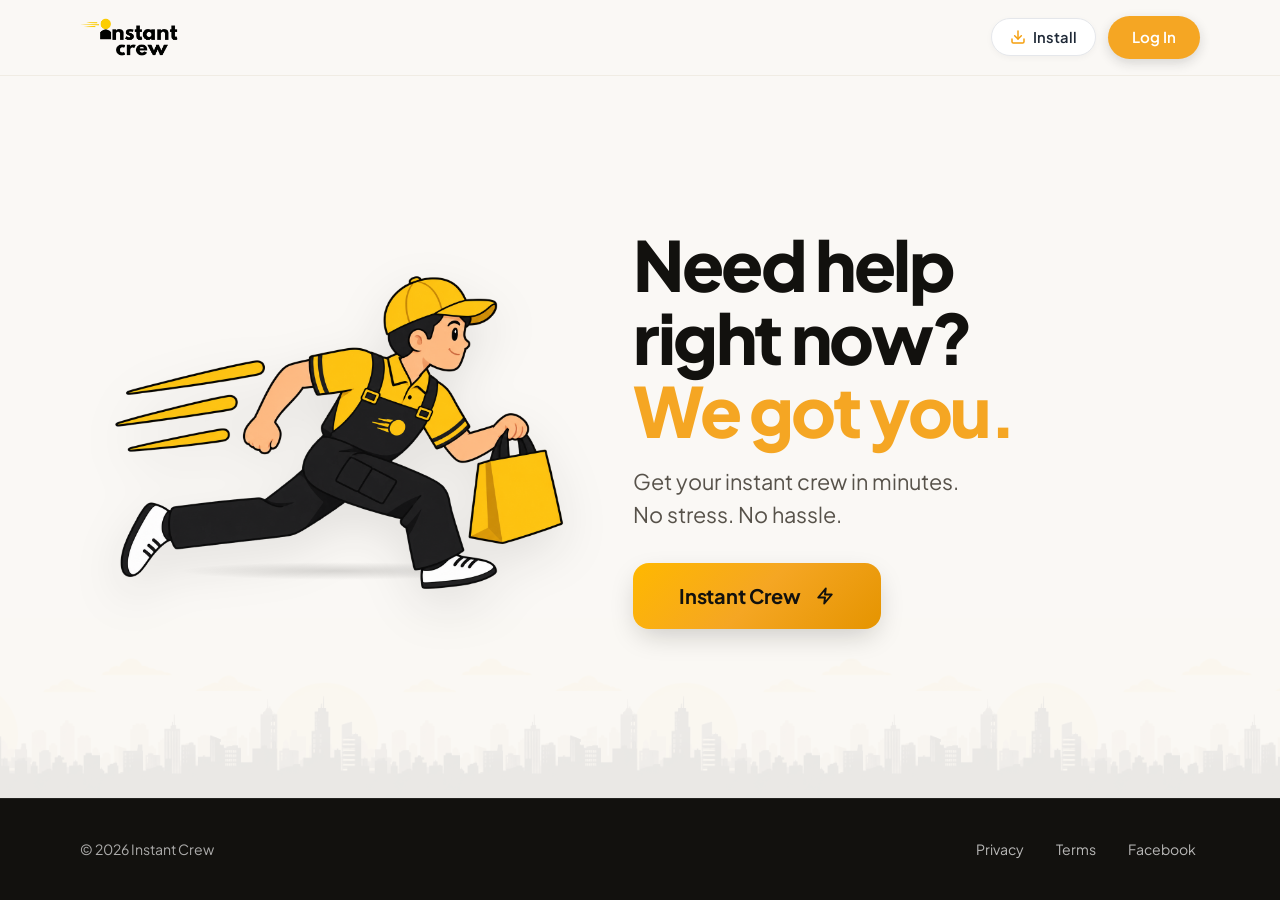
==== commit 3d68f61c: "change pwa icon" ====
--- a/index.html
+++ b/index.html
@@ -11,11 +11,10 @@
     <link rel="preconnect" href="https://fonts.gstatic.com" crossorigin>
     <link href="https://fonts.googleapis.com/css2?family=Plus+Jakarta+Sans:wght@400;500;600;700;800&display=swap"
         rel="stylesheet">
-    <link rel="stylesheet" href="css/styles.css?v=20261028-yellow-icons">
-    <link rel="stylesheet" href="css/pwa-install.css?v=20261028-borderless-icons">
-    <link rel="icon" type="image/png" sizes="192x192" href="images/icon-192.png">
-    <link rel="icon" type="image/png" sizes="512x512" href="images/icon-512.png">
-    <link rel="apple-touch-icon" sizes="180x180" href="images/apple-touch-icon.png">
+    <link rel="stylesheet" href="css/styles.css?v=20261029-deslop">
+    <link rel="stylesheet" href="css/pwa-install.css?v=20261029-deslop-merged">
+    <link rel="icon" type="image/png" sizes="192x192" href="images/Instalogo.png">
+    <link rel="apple-touch-icon" sizes="180x180" href="images/icon-180.png">
     <link rel="manifest" href="manifest.json">
     <meta name="theme-color" content="#F5A623">
     <meta name="mobile-web-app-capable" content="yes">
@@ -107,11 +106,6 @@
 
                 <!-- Right Column: Brand Headline, Tagline, & Single Instant Crew CTA -->
                 <div class="hero-content">
-                    <div class="hero-badge">
-                        <span class="badge-dot" aria-hidden="true"></span>
-                        On-Demand Workforce Dispatched In Real Time
-                    </div>
-
                     <h1 class="hero-title">
                         Need help<br>
                         right now?<br>
@@ -367,7 +361,7 @@
                 </svg>
             </button>
 
-            <img src="images/Instalogo.png" alt="Instant Crew" class="install-modal-app-icon">
+            <img src="images/logo.svg" alt="Instant Crew" class="install-modal-app-icon">
             <h2 class="install-modal-title" id="installModalTitle">Install Instant Crew</h2>
             <p class="install-modal-subtitle" id="installModalSubtitle">Add to your Home Screen for fast, 1-tap access
                 anytime.</p>
@@ -413,7 +407,7 @@
     </div>
 
     <!-- ── PWA Installation & Add-To-Home-Screen Controller Script ── -->
-    <script src="js/pwa-install.js?v=20261028-closefix"></script>
+    <script src="js/pwa-install.js?v=20261028-closefix-merged"></script>
 
     <!-- ── Privacy Policy Modal (Triggered by footer "Privacy" link) ── -->
     <div class="privacy-modal-overlay" id="privacyModalOverlay" aria-hidden="true" role="dialog" aria-modal="true"
--- a/css/styles.css
+++ b/css/styles.css
@@ -19,7 +19,7 @@
     --shadow-sm: 0 2px 8px rgba(18, 17, 14, 0.04);
     --shadow-md: 0 10px 30px -8px rgba(18, 17, 14, 0.08);
     --shadow-lg: 0 20px 45px -12px rgba(18, 17, 14, 0.12);
-    --shadow-amber: 0 10px 28px -6px rgba(245, 166, 35, 0.42);
+    --shadow-amber: 0 10px 28px -6px rgba(18, 17, 14, 0.22);
     --ease-out: cubic-bezier(0.16, 1, 0.3, 1);
 }
 
@@ -209,7 +209,7 @@
     border-color: var(--amber);
     color: var(--amber-deep);
     transform: translateY(-1.5px);
-    box-shadow: 0 4px 14px rgba(245, 166, 35, 0.22);
+    box-shadow: 0 4px 14px rgba(28, 28, 30, 0.1);
 }
 
 .nav-install-btn:active {
@@ -255,7 +255,7 @@
     color: #FFFFFF;
     font-size: 0.94rem;
     font-weight: 600;
-    box-shadow: 0 4px 12px rgba(245, 166, 35, 0.35);
+    box-shadow: 0 4px 12px rgba(28, 28, 30, 0.16);
     transition: all 0.18s var(--ease-out);
     text-decoration: none;
 }
@@ -263,7 +263,7 @@
 .nav-login-btn:hover {
     background: #E59800;
     transform: translateY(-1.5px);
-    box-shadow: 0 6px 18px rgba(245, 166, 35, 0.45);
+    box-shadow: 0 6px 18px rgba(28, 28, 30, 0.2);
 }
 
 .nav-login-btn:active {
@@ -359,44 +359,6 @@
     display: flex;
     flex-direction: column;
     align-items: flex-start;
-}
-
-.hero-badge {
-    display: inline-flex;
-    align-items: center;
-    gap: 8px;
-    padding: 6px 14px;
-    border-radius: var(--radius-full);
-    background: transparent;
-    border: 1px solid var(--amber-border);
-    color: var(--amber-deep);
-    font-size: 0.75rem;
-    font-weight: 600;
-    margin-bottom: 20px;
-    letter-spacing: 0.01em;
-}
-
-.hero-badge .badge-dot {
-    width: 7px;
-    height: 7px;
-    border-radius: 50%;
-    background: var(--amber);
-    box-shadow: 0 0 0 3px rgba(245, 166, 35, 0.25);
-    animation: pulseBadge 2s infinite;
-}
-
-@keyframes pulseBadge {
-
-    0%,
-    100% {
-        transform: scale(1);
-        opacity: 1;
-    }
-
-    50% {
-        transform: scale(1.25);
-        opacity: 0.7;
-    }
 }
 
 .hero-title {
@@ -450,27 +412,10 @@
     overflow: hidden;
 }
 
-.btn-instant-crew::after {
-    content: '';
-    position: absolute;
-    top: 0;
-    left: -100%;
-    width: 60%;
-    height: 100%;
-    background: linear-gradient(90deg, transparent, rgba(255, 255, 255, 0.35), transparent);
-    transform: skewX(-20deg);
-    transition: 0.6s ease;
-    pointer-events: none;
-}
-
 .btn-instant-crew:hover {
     transform: translateY(-3px) scale(1.02);
-    box-shadow: 0 16px 36px -4px rgba(245, 166, 35, 0.55);
+    box-shadow: 0 16px 36px -4px rgba(28, 28, 30, 0.25);
     background: linear-gradient(135deg, #FFBE1A 0%, #F8AD33 50%, #EB9B05 100%);
-}
-
-.btn-instant-crew:hover::after {
-    left: 150%;
 }
 
 .btn-instant-crew:active {
@@ -1120,7 +1065,7 @@
 .role-option-card.selected {
     background: #FFFDF9;
     border-color: var(--amber);
-    box-shadow: 0 8px 24px -4px rgba(245, 166, 35, 0.2), 0 0 0 1px var(--amber);
+    box-shadow: 0 8px 24px -4px rgba(28, 28, 30, 0.09), 0 0 0 1px var(--amber);
     transform: translateY(-1px);
 }
 
@@ -1302,13 +1247,13 @@
     background: var(--amber);
     color: var(--ink);
     cursor: pointer;
-    box-shadow: 0 10px 24px -4px rgba(245, 166, 35, 0.45);
+    box-shadow: 0 10px 24px -4px rgba(28, 28, 30, 0.2);
 }
 
 .btn-role-continue.active:hover {
     background: var(--amber-deep);
     transform: translateY(-1.5px);
-    box-shadow: 0 14px 28px -4px rgba(245, 166, 35, 0.55);
+    box-shadow: 0 14px 28px -4px rgba(28, 28, 30, 0.25);
 }
 
 .btn-role-continue.active:hover svg {
@@ -1617,7 +1562,7 @@
     border-radius: 16px;
     margin: 0 auto 12px;
     display: block;
-    box-shadow: 0 8px 20px rgba(245, 166, 35, 0.25);
+    box-shadow: 0 8px 20px rgba(28, 28, 30, 0.11);
     border: 1px solid var(--line);
     object-fit: contain;
 }
@@ -1697,14 +1642,14 @@
     font-family: inherit;
     border: none;
     cursor: pointer;
-    box-shadow: 0 6px 18px rgba(245, 166, 35, 0.35);
+    box-shadow: 0 6px 18px rgba(28, 28, 30, 0.16);
     transition: all 0.18s ease;
 }
 
 .btn-install-modal-action:hover {
     background: var(--amber-deep);
     transform: translateY(-1px);
-    box-shadow: 0 8px 22px rgba(245, 166, 35, 0.45);
+    box-shadow: 0 8px 22px rgba(28, 28, 30, 0.2);
 }
 
 @media (max-width: 600px) {
@@ -2069,7 +2014,7 @@
     font-weight: 700;
     border: none;
     cursor: pointer;
-    box-shadow: 0 4px 14px rgba(245, 166, 35, 0.35);
+    box-shadow: 0 4px 14px rgba(28, 28, 30, 0.16);
     transition: all 0.18s ease;
 }
 
--- a/css/pwa-install.css
+++ b/css/pwa-install.css
@@ -34,7 +34,7 @@
     border-color: #F59E0B;
     color: #92400E;
     transform: translateY(-1.5px);
-    box-shadow: 0 4px 14px rgba(245, 166, 35, 0.25);
+    box-shadow: 0 4px 14px rgba(28, 28, 30, 0.11);
 }
 
 .nav-install-btn:active {
@@ -144,7 +144,10 @@
     box-shadow: 0 25px 60px rgba(0, 0, 0, 0.25);
     width: 100%;
     max-width: 440px;
-    padding: 28px 24px 22px;
+    max-height: min(90vh, 680px);
+    overflow-y: auto;
+    -webkit-overflow-scrolling: touch;
+    padding: 26px 22px 20px;
     transform: scale(0.95) translateY(14px);
     transition: transform 0.28s cubic-bezier(0.16, 1, 0.3, 1), opacity 0.28s;
     text-align: center;
@@ -183,7 +186,7 @@
     border-radius: 18px;
     margin: 0 auto 12px;
     display: block;
-    box-shadow: 0 8px 24px rgba(245, 166, 35, 0.30);
+    box-shadow: 0 8px 24px rgba(28, 28, 30, 0.14);
     border: 1.5px solid #F3F4F6;
     object-fit: contain;
 }
@@ -241,6 +244,36 @@
 
 .install-step-item strong {
     color: #111827;
+}
+
+.install-step-body {
+    flex: 1;
+    min-width: 0;
+}
+
+.install-step-title {
+    font-size: 0.90rem;
+    font-weight: 700;
+    color: #111827;
+    margin-bottom: 2px;
+    line-height: 1.35;
+}
+
+.install-step-desc {
+    font-size: 0.82rem;
+    color: #4B5563;
+    line-height: 1.45;
+}
+
+.install-step-hint {
+    margin-top: 5px;
+    font-size: 0.76rem;
+    color: #92400E;
+    background: #FEF3C7;
+    padding: 3px 8px;
+    border-radius: 6px;
+    display: inline-block;
+    border: 1px solid #FDE68A;
 }
 
 .install-step-inline-icon {
@@ -265,14 +298,14 @@
     font-family: inherit;
     border: none;
     cursor: pointer;
-    box-shadow: 0 4px 14px rgba(255, 204, 0, 0.38);
+    box-shadow: 0 4px 14px rgba(28, 28, 30, 0.17);
     transition: all 0.18s ease;
 }
 
 .btn-install-modal-action:hover {
     background: #E5B800;
     transform: translateY(-1px);
-    box-shadow: 0 6px 18px rgba(255, 204, 0, 0.48);
+    box-shadow: 0 6px 18px rgba(28, 28, 30, 0.22);
 }
 
 .btn-install-modal-action:active {
@@ -319,12 +352,12 @@
     align-items: center;
     justify-content: center;
     flex-shrink: 0;
-    animation: iosBounce 1.5s infinite;
-}
-
-@keyframes iosBounce {
+    animation: iosNudge 1.5s cubic-bezier(0.16, 1, 0.3, 1) 3;
+}
+
+@keyframes iosNudge {
     0%, 100% { transform: translateY(0); }
-    50% { transform: translateY(-4px); }
+    50% { transform: translateY(5px); }
 }
 
 .ios-share-guide-text {
